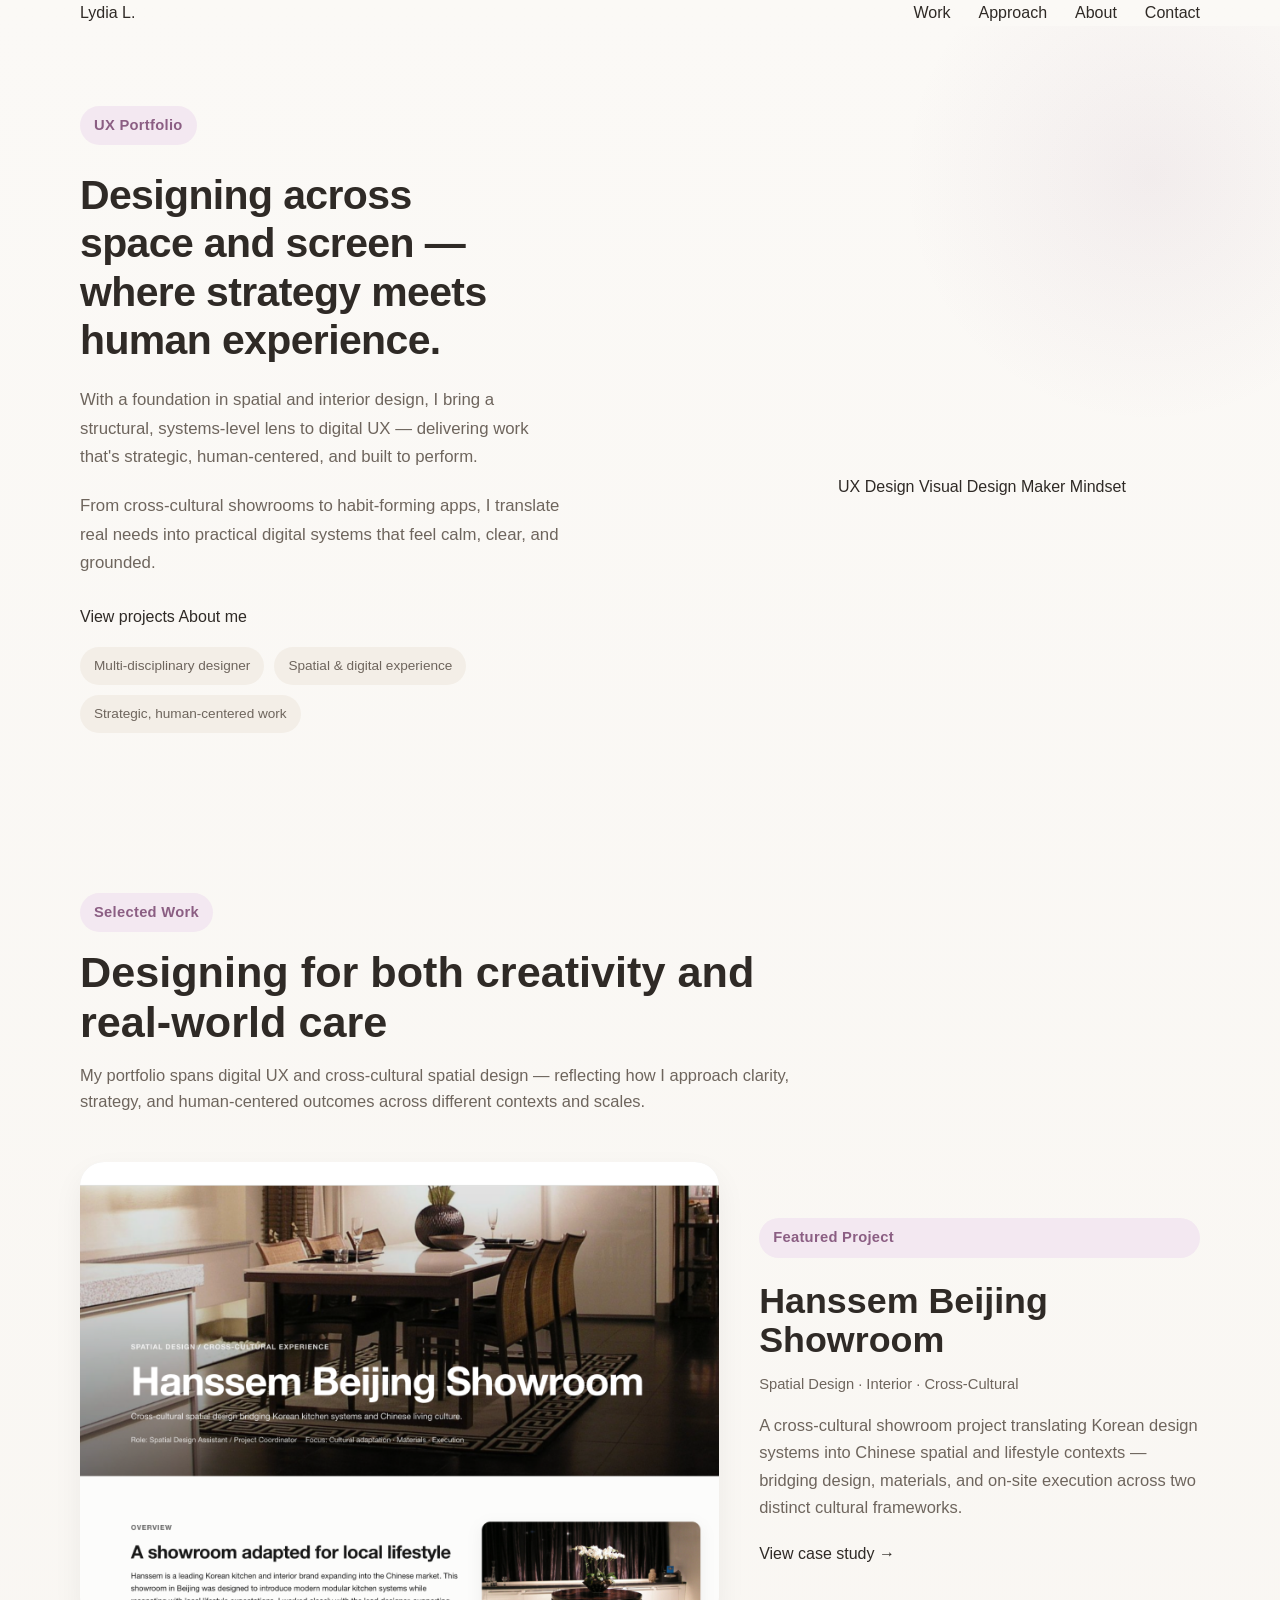
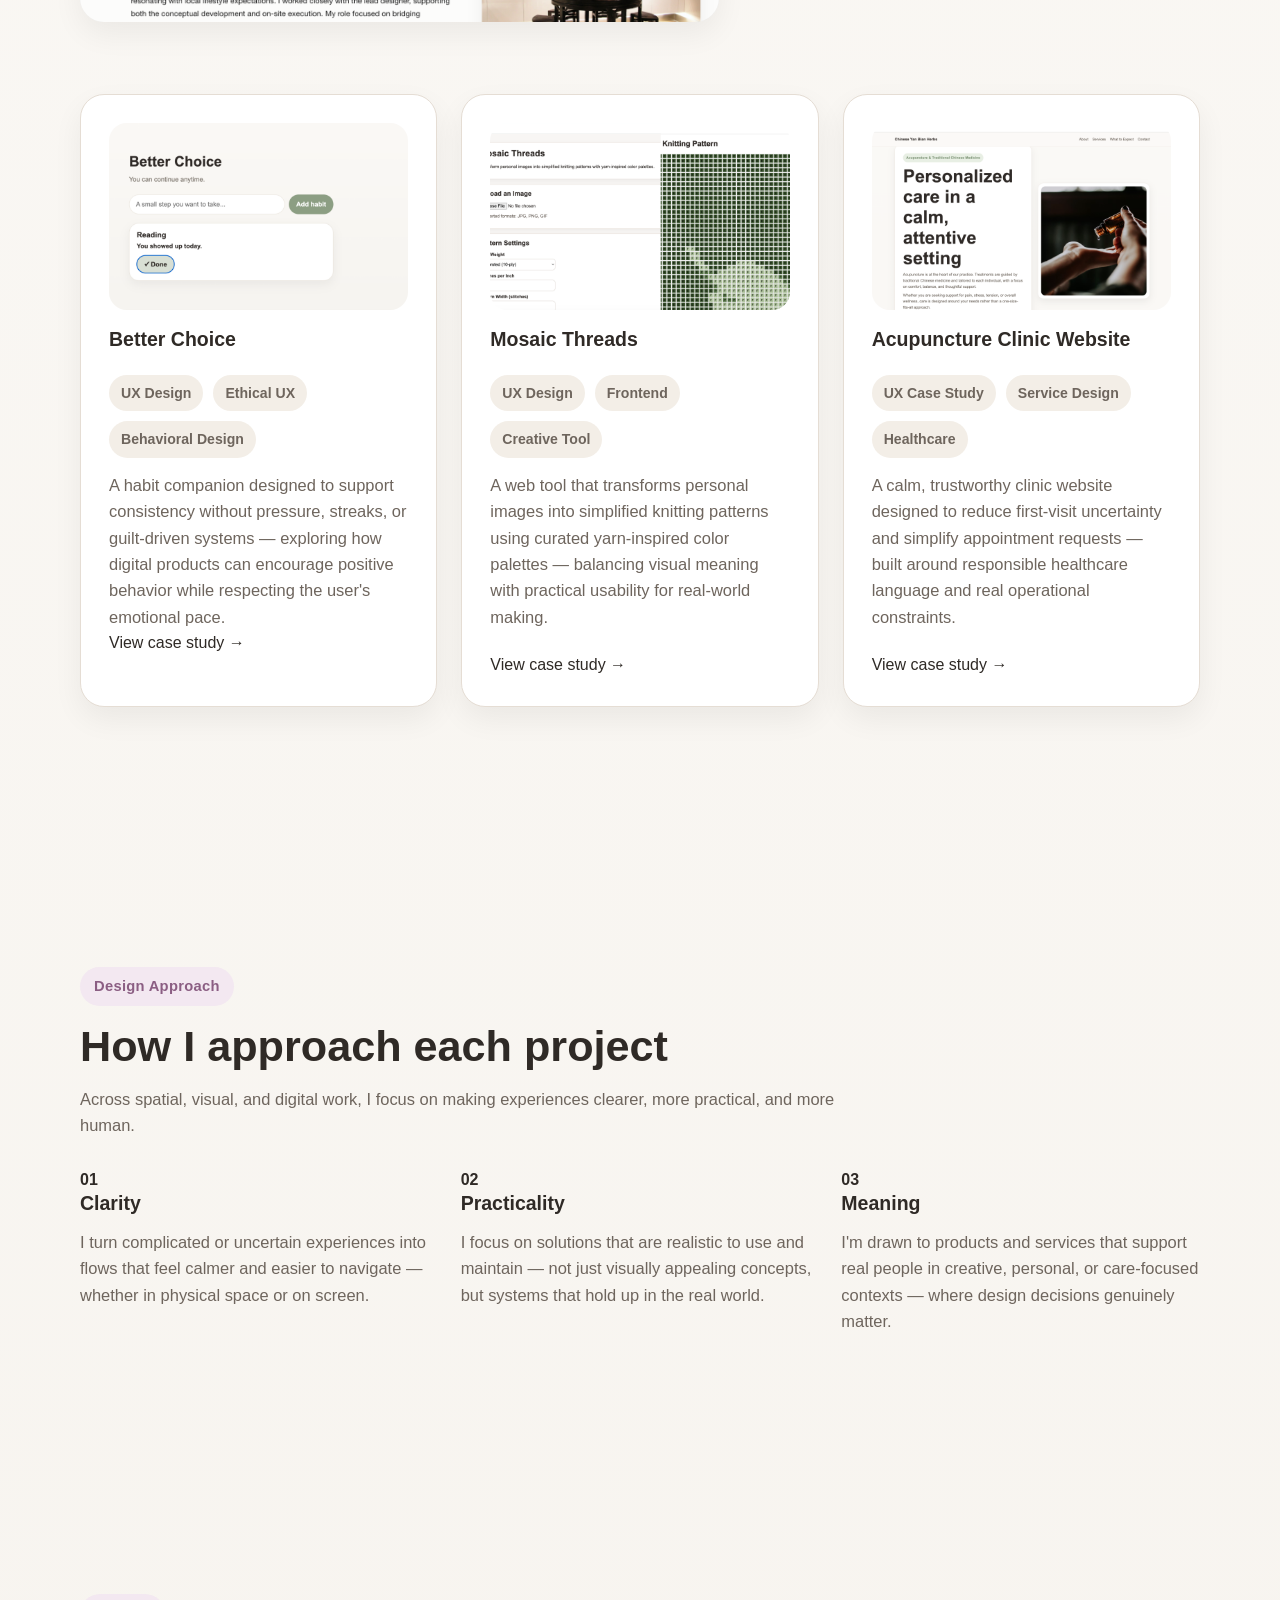
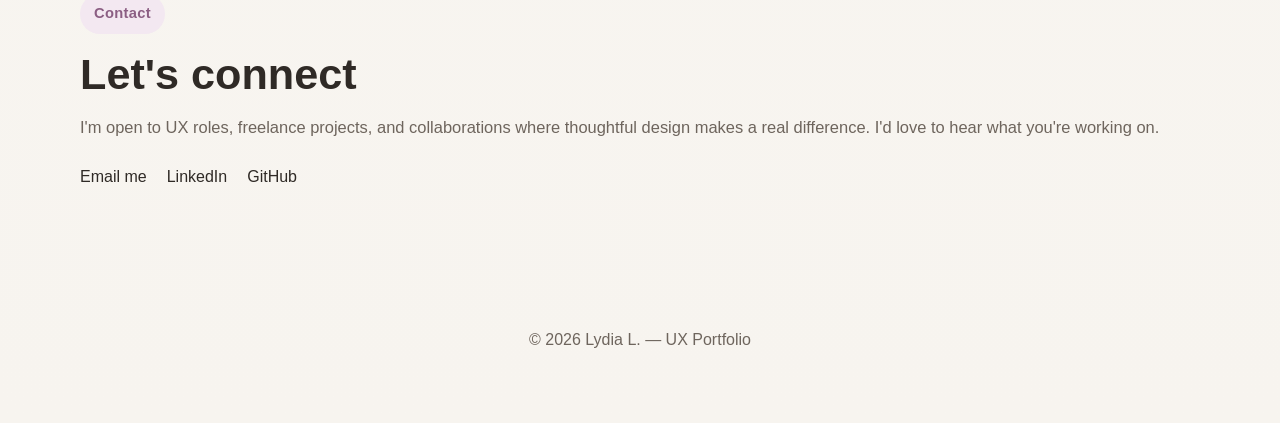
==== index.html @ 0b9df7da "Revise design approach section in index.html Updated section header and added description for design" ====
<!DOCTYPE html>
<html lang="en">
<head>
  <meta charset="UTF-8" />
  <meta name="viewport" content="width=device-width, initial-scale=1.0" />
  <title>Lydia L. — UX Portfolio</title>
  <link rel="stylesheet" href="assets/css/style.css">
</head>
<body>
  <div class="nav-wrap">
    <div class="container">
      <nav class="nav">
        <div class="brand">Lydia L.</div>
        <div class="nav-links">
          <a href="#work">Work</a>
          <a href="#approach">Approach</a>
          <a href="about.html">About</a>
          <a href="#contact">Contact</a>
        </div>
      </nav>
    </div>
  </div>

  <header class="hero">
    <div class="container hero-grid">
      <div class="hero-copy">
        <div class="eyebrow">UX Portfolio</div>
        <h1>Designing across space and screen — where strategy meets human experience.</h1>
        <p>
          With a foundation in spatial and interior design, I bring a structural, systems-level lens to digital UX — delivering work that's strategic, human-centered, and built to perform.
        </p>
        <p>
          From cross-cultural showrooms to habit-forming apps, I translate real needs into practical digital systems that feel calm, clear, and grounded.
        </p>
        <div class="hero-actions">
          <a class="btn btn-primary" href="#work">View projects</a>
          <a class="btn btn-secondary" href="#about">About me</a>
        </div>
        <div class="hero-note">
          <div class="hero-pill">Multi-disciplinary designer</div>
          <div class="hero-pill">Spatial & digital experience</div>
          <div class="hero-pill">Strategic, human-centered work</div>
        </div>
      </div>

     <div class="hero-visual">
      <div class="image-card">
        <video autoplay muted loop playsinline>
          <source src="assets/videos/hero.mp4" type="video/mp4">
        </video>

        <span class="float-tag tag-ux">UX Design</span>
        <span class="float-tag tag-visual">Visual Design</span>
        <span class="float-tag tag-maker">Maker Mindset</span>
      </div>
  </div>
</div>
    </div>
  </header>

  <main>
    <section class="section" id="work">
      <div class="container">
        <div class="section-header">
          <div class="eyebrow">Selected Work</div>
          <h2>Designing for both creativity and real-world care</h2>
          <p>
            My portfolio spans digital UX and cross-cultural spatial design —
            reflecting how I approach clarity, strategy, and human-centered outcomes
            across different contexts and scales.
          </p>
        </div>

        <section class="featured-project">
          <div class="featured-project__media">
            <img
              src="assets/images/hanssem-preview.png"
              alt="Preview of Hanssem Beijing Showroom case study"
            />
          </div>

          <div class="featured-project__content">
            <p class="eyebrow">Featured Project</p>
            <h3>Hanssem Beijing Showroom</h3>
            <p class="project-tags">Spatial Design · Interior · Cross-Cultural</p>
            <p class="project-summary">
              A cross-cultural showroom project translating Korean design systems into
              Chinese spatial and lifestyle contexts — bridging design, materials, and
              on-site execution across two distinct cultural frameworks.
            </p>
            <a
              href="https://flowingcity777.github.io/hanssem-beijing-showroom/"
              class="project-link"
            >
              View case study →
            </a>
          </div>
        </section>

        <div class="grid-2">
          <article class="project-card">
            <img src="assets/images/final.png" alt="Better Choice project preview" />
            <h3>Better Choice</h3>
            <div class="project-meta">
              <span class="tag">UX Design</span>
              <span class="tag">Ethical UX</span>
              <span class="tag">Behavioral Design</span>
            </div>
            <p>
              A habit companion designed to support consistency without pressure, streaks, or guilt-driven systems — exploring how digital products can encourage positive behavior while respecting the user's emotional pace.
            </p>
            <a href="https://flowingcity777.github.io/better-choice-case-study/" class="project-link">View case study →</a>
          </article>

          <article class="project-card">
            <img src="assets/images/pattern.png" alt="Mosaic Threads project preview" />
            <h3>Mosaic Threads</h3>
            <div class="project-meta">
              <span class="tag">UX Design</span>
              <span class="tag">Frontend</span>
              <span class="tag">Creative Tool</span>
            </div>
            <p>
              A web tool that transforms personal images into simplified knitting patterns using curated yarn-inspired color palettes — balancing visual meaning with practical usability for real-world making.
            </p>
            <div class="project-actions">
              <a href="https://flowingcity777.github.io/Mosaic-Threads-Portfolio-Page/" class="project-link">View case study →</a>
            </div>
          </article>

          <article class="project-card">
            <img src="assets/images/Homepage.png" alt="Acupuncture clinic website preview" />
            <h3>Acupuncture Clinic Website</h3>
            <div class="project-meta">
              <span class="tag">UX Case Study</span>
              <span class="tag">Service Design</span>
              <span class="tag">Healthcare</span>
            </div>
            <p>
              A calm, trustworthy clinic website designed to reduce first-visit uncertainty and simplify appointment requests — built around responsible healthcare language and real operational constraints.
            </p>
            <div class="project-actions">
              <a href="https://flowingcity777.github.io/acupuncture-clinic-case-study/" class="project-link">View case study →</a>
            </div>
          </article>
        </div>
      </div>
    </section>

    <section class="section" id="approach">
      <div class="container">
        <div class="section-header">
          <div class="eyebrow">Design Approach</div>
            <h2>How I approach each project</h2>
            <p>
            Across spatial, visual, and digital work, I focus on making experiences clearer, more practical, and more human.
            </p>
          </div>

        <div class="grid-3">
          <div class="feature-card">
            <strong>01</strong>
            <h3>Clarity</h3>
            <p>I turn complicated or uncertain experiences into flows that feel calmer and easier to navigate — whether in physical space or on screen.</p>
          </div>
          <div class="feature-card">
            <strong>02</strong>
            <h3>Practicality</h3>
            <p>I focus on solutions that are realistic to use and maintain — not just visually appealing concepts, but systems that hold up in the real world.</p>
          </div>
          <div class="feature-card">
            <strong>03</strong>
            <h3>Meaning</h3>
            <p>I'm drawn to products and services that support real people in creative, personal, or care-focused contexts — where design decisions genuinely matter.</p>
          </div>
        </div>
      </div>
    </section>

    <section class="section" id="contact">
      <div class="container">
        <div class="cta-card">
          <div class="eyebrow">Contact</div>
          <h2>Let's connect</h2>
          <p>
            I'm open to UX roles, freelance projects, and collaborations where thoughtful design makes a real difference. I'd love to hear what you're working on.
          </p>
          <div class="contact-links">
            <a class="btn btn-primary" href="mailto:flowingcity777@outlook.com">Email me</a>
            <a class="btn btn-secondary" href="https://www.linkedin.com/in/lydia-l-211bb3402" target="_blank" rel="noreferrer">LinkedIn</a>
            <a class="btn btn-secondary" href="https://github.com/flowingcity777" target="_blank" rel="noreferrer">GitHub</a>
          </div>
        </div>
      </div>
    </section>
  </main>

  <footer>
    <div class="container">
      © 2026 Lydia L. — UX Portfolio
    </div>
  </footer>
</body>
</html>
---- assets/css/style.css ----
:root {
  --bg: #f7f4ef;
  --surface: #ffffff;
  --surface-soft: #f3eee7;
  --text: #2f2a26;
  --muted: #6e655d;
  --border: #e5ddd4;
  --accent: #8b5e83;
  --accent-soft: #f3e8f1;
  --shadow: 0 12px 30px rgba(0, 0, 0, 0.06);
  --shadow-soft: 0 6px 18px rgba(0, 0, 0, 0.04);
  --radius-lg: 24px;
  --radius-md: 18px;
  --max-width: 1120px;
}

* {
  box-sizing: border-box;
}

html {
  scroll-behavior: smooth;
}

body {
  margin: 0;
  font-family: Arial, Helvetica, sans-serif;
  color: var(--text);
  background: linear-gradient(180deg, #fbf9f6 0%, var(--bg) 100%);
  line-height: 1.6;
}

img {
  display: block;
  max-width: 100%;
  border-radius: var(--radius-md);
}

.image-card {
  overflow: hidden;
}

/* HERO IMAGE ANIMATION */
.hero-visual img {
  animation: heroFloat 7s ease-in-out infinite alternate;
  animation-delay: 0.3s;
  transition: transform 0.6s ease;
  max-width: 90%;
}

.hero-visual video {
  width: 100%;
  max-width: 90%;
  border-radius: var(--radius-md);
  display: block;

  /* keep your animation feel */
  animation: heroFloat 7s ease-in-out infinite alternate;
  animation-delay: 0.3s;
  transition: transform 0.6s ease;
  transform: scale(1.08);
}

.hero-visual:hover video {
  animation-play-state: paused;
  transform: translateY(-10px) scale(1.045);
}

@keyframes heroFloat {
  0% {
    transform: translateY(0px) scale(1);
  }
  100% {
    transform: translateY(-16px) scale(1.035);
  }
}

.hero-copy {
  animation: fadeUp 1.2s ease forwards;
}

.hero-visual {
  animation: fadeIn 1.6s ease forwards;
  cursor: pointer;
  display: flex;
  justify-content: center;
}

@keyframes fadeUp {
  from {
    opacity: 0;
    transform: translateY(18px);
  }
  to {
    opacity: 1;
    transform: translateY(0);
  }
}

@keyframes fadeIn {
  from {
    opacity: 0;
    transform: scale(0.98);
  }
  to {
    opacity: 1;
    transform: scale(1);
  }
}

a {
  color: inherit;
  text-decoration: none;
}

.container {
  width: min(var(--max-width), 92%);
  margin: 0 auto;
}

.section {
  padding: 100px 0;
}

.section + .section {
  margin-top: 40px;
}

#work {
  margin-bottom: 60px;
}

#approach {
  margin-bottom: 60px;
}

.eyebrow {
  display: inline-block;
  padding: 8px 14px;
  border-radius: 999px;
  background: var(--accent-soft);
  color: var(--accent);
  font-size: 0.92rem;
  font-weight: 700;
  letter-spacing: 0.02em;
  margin-bottom: 16px;
}

header {
  padding: 20px 0;
}

.nav {
  display: flex;
  justify-content: space-between;
  align-items: center;
}

.site-title {
  font-size: 1.4rem;
}

.nav-links {
  display: flex;
  gap: 28px;   /* increase spacing between links */
}

.hero {
  padding: 80px 0 60px;
  position: relative;
  overflow: hidden;
}

/* soft ambient gradient glow */
.hero::after {
  content: "";
  position: absolute;
  width: 500px;
  height: 500px;
  background: radial-gradient(circle, rgba(139, 94, 131, 0.08) 0%, transparent 70%);
  top: -100px;
  right: -120px;
  z-index: 0;
  animation: glowMove 14s ease-in-out infinite alternate;
}

@keyframes glowMove {
  from {
    transform: translateY(0px);
  }
  to {
    transform: translateY(20px);
  }
}

/* ensure content stays above */
.hero-grid {
  display: grid;
  grid-template-columns: 1.2fr 0.8fr; /* shift balance */
  align-items: center;
  gap: 60px; /* more breathing room */
  position: relative;
  z-index: 1;
}

h1,
h2,
h3 {
  margin: 0 0 14px;
  line-height: 1.15;
}

h1 {
  font-size: clamp(2.4rem, 3.2vw, 3rem);
  line-height: 1.18;
  margin-bottom: 22px;
  letter-spacing: -0.015em;
  max-width: 18ch;
}

h2 {
  font-size: clamp(1.8rem, 4vw, 2.7rem);
}

h3 {
  font-size: 1.22rem;
}

.hero p {
  font-size: 1.05rem;
  max-width: 52ch;
  margin-bottom: 20px;
  line-height: 1.7;
}

.hero-copy > * + * {
  margin-top: 10px;
}

.hero-actions {
  margin-top: 26px;
}

p {
  margin: 0;
  color: var(--muted);
  font-size: 1.03rem;
}

.section-header {
  max-width: 760px;
  margin-bottom: 28px;
}

/* Featured Hanssem project */
.featured-project {
  display: grid;
  grid-template-columns: minmax(0, 1.45fr) minmax(320px, 1fr);
  gap: 2.5rem;
  align-items: stretch;
  margin: 3rem 0 4.5rem;
}

.featured-project__media {
  min-height: 460px;
  border-radius: var(--radius-lg);
  overflow: hidden;
  background: #e9e9e9;
  box-shadow: var(--shadow);
}

.featured-project__media img {
  width: 100%;
  height: 100%;
  object-fit: cover;
  border-radius: 0;
}

.featured-project__content {
  display: flex;
  flex-direction: column;
  justify-content: center;
  padding: 0.5rem 0;
}

.featured-project__content h3 {
  margin: 0.5rem 0 0.75rem;
  font-size: clamp(1.9rem, 2.8vw, 2.6rem);
  line-height: 1.1;
}

.project-tags {
  margin: 0 0 1rem;
  font-size: 0.92rem;
  color: var(--muted);
}

.project-summary {
  max-width: 52ch;
  margin-bottom: 1.25rem;
  line-height: 1.65;
}

/* Secondary project cards */
.projects-grid {
  display: grid;
  grid-template-columns: repeat(3, minmax(0, 1fr));
  gap: 1.75rem;
}

.project-card {
  display: flex;
  flex-direction: column;
  padding: 28px;
  background: var(--surface);
  border: 1px solid var(--border);
  border-radius: var(--radius-lg);
  box-shadow: var(--shadow);
  transition: transform 0.2s ease, box-shadow 0.2s ease;
}

.project-card:hover {
  transform: translateY(-4px);
  box-shadow: 0 12px 28px rgba(0, 0, 0, 0.08);
}

.project-card img {
  width: 100%;
  aspect-ratio: 16 / 10;
  object-fit: cover;
  border-radius: var(--radius-md);
  margin-bottom: 18px;
}

.project-card__body h3 {
  margin: 0 0 0.5rem;
  font-size: 1.25rem;
}

.project-card__body .project-tags {
  margin-bottom: 0.85rem;
}

.project-card__body p:last-of-type {
  margin-bottom: 1rem;
}

.project-actions {
  display: flex;
  gap: 14px;
  flex-wrap: wrap;
  margin-top: auto;
  padding-top: 22px;
}

/* Supporting tags */
.project-meta {
  display: inline-flex;
  gap: 10px;
  flex-wrap: wrap;
  margin: 10px 0 14px;
}

.tag {
  display: inline-block;
  padding: 7px 12px;
  border-radius: 999px;
  background: var(--surface-soft);
  color: var(--muted);
  font-size: 0.88rem;
  font-weight: 700;
}

/* Other layout sections */
.grid-2 {
  display: grid;
  grid-template-columns: repeat(auto-fit, minmax(280px, 1fr));
  gap: 24px;
  margin-top: 32px;
}

.grid-3 {
  display: grid;
  grid-template-columns: repeat(3, 1fr);
  gap: 22px;
}

.about-grid {
  display: grid;
  grid-template-columns: 1fr 1fr;
  gap: 22px;
}

.hero-note {
  display: flex;
  flex-wrap: wrap;
  gap: 10px;
  margin-top: 18px;
  max-width: 520px;
}

.hero-pill {
  padding: 8px 14px;
  background: var(--surface-soft);
  border-radius: 999px;
  font-size: 0.85rem;
  color: var(--muted);
  white-space: nowrap;
}

.contact-links {
  display: flex !important;
  gap: 20px !important;
  flex-wrap: wrap;
  margin-top: 24px;
}

footer {
  padding: 38px 0 70px;
  text-align: center;
  color: var(--muted);
}

/* Responsive */
@media (max-width: 960px) {
  .projects-grid {
    grid-template-columns: 1fr;
  }
}

@media (max-width: 900px) {
  .featured-project {
    grid-template-columns: 1fr;
    gap: 1.5rem;
  }

  .featured-project__media {
    min-height: 320px;
  }

  .grid-2,
  .grid-3,
  .about-grid,
  .hero-note {
    grid-template-columns: 1fr;
  }
}

@media (max-width: 768px) {
  .hero-grid {
    grid-template-columns: 1fr;
    gap: 36px;
    text-align: center;
  }

  .hero-visual video {
  width: min(85vw, 340px);
}
  .hero-visual img {
    width: min(85vw, 340px);
    max-width: 340px;
  }
}
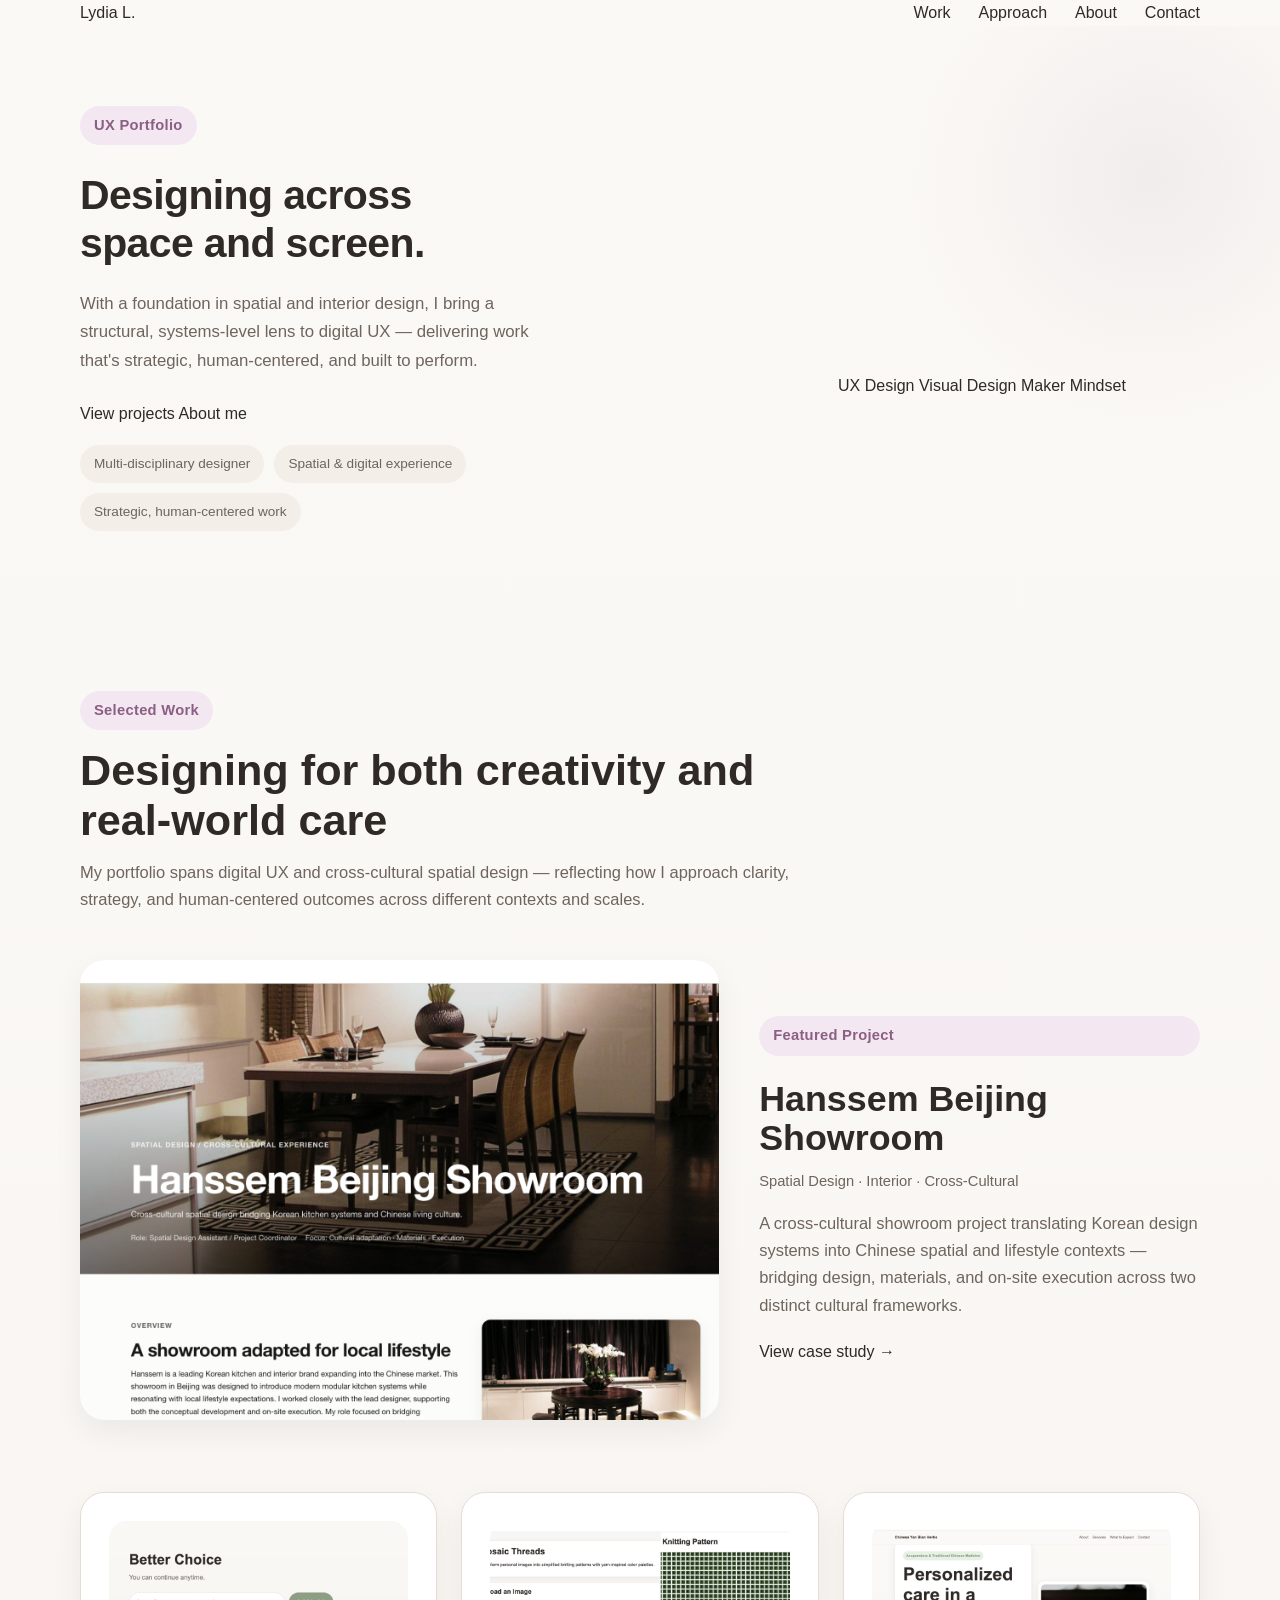
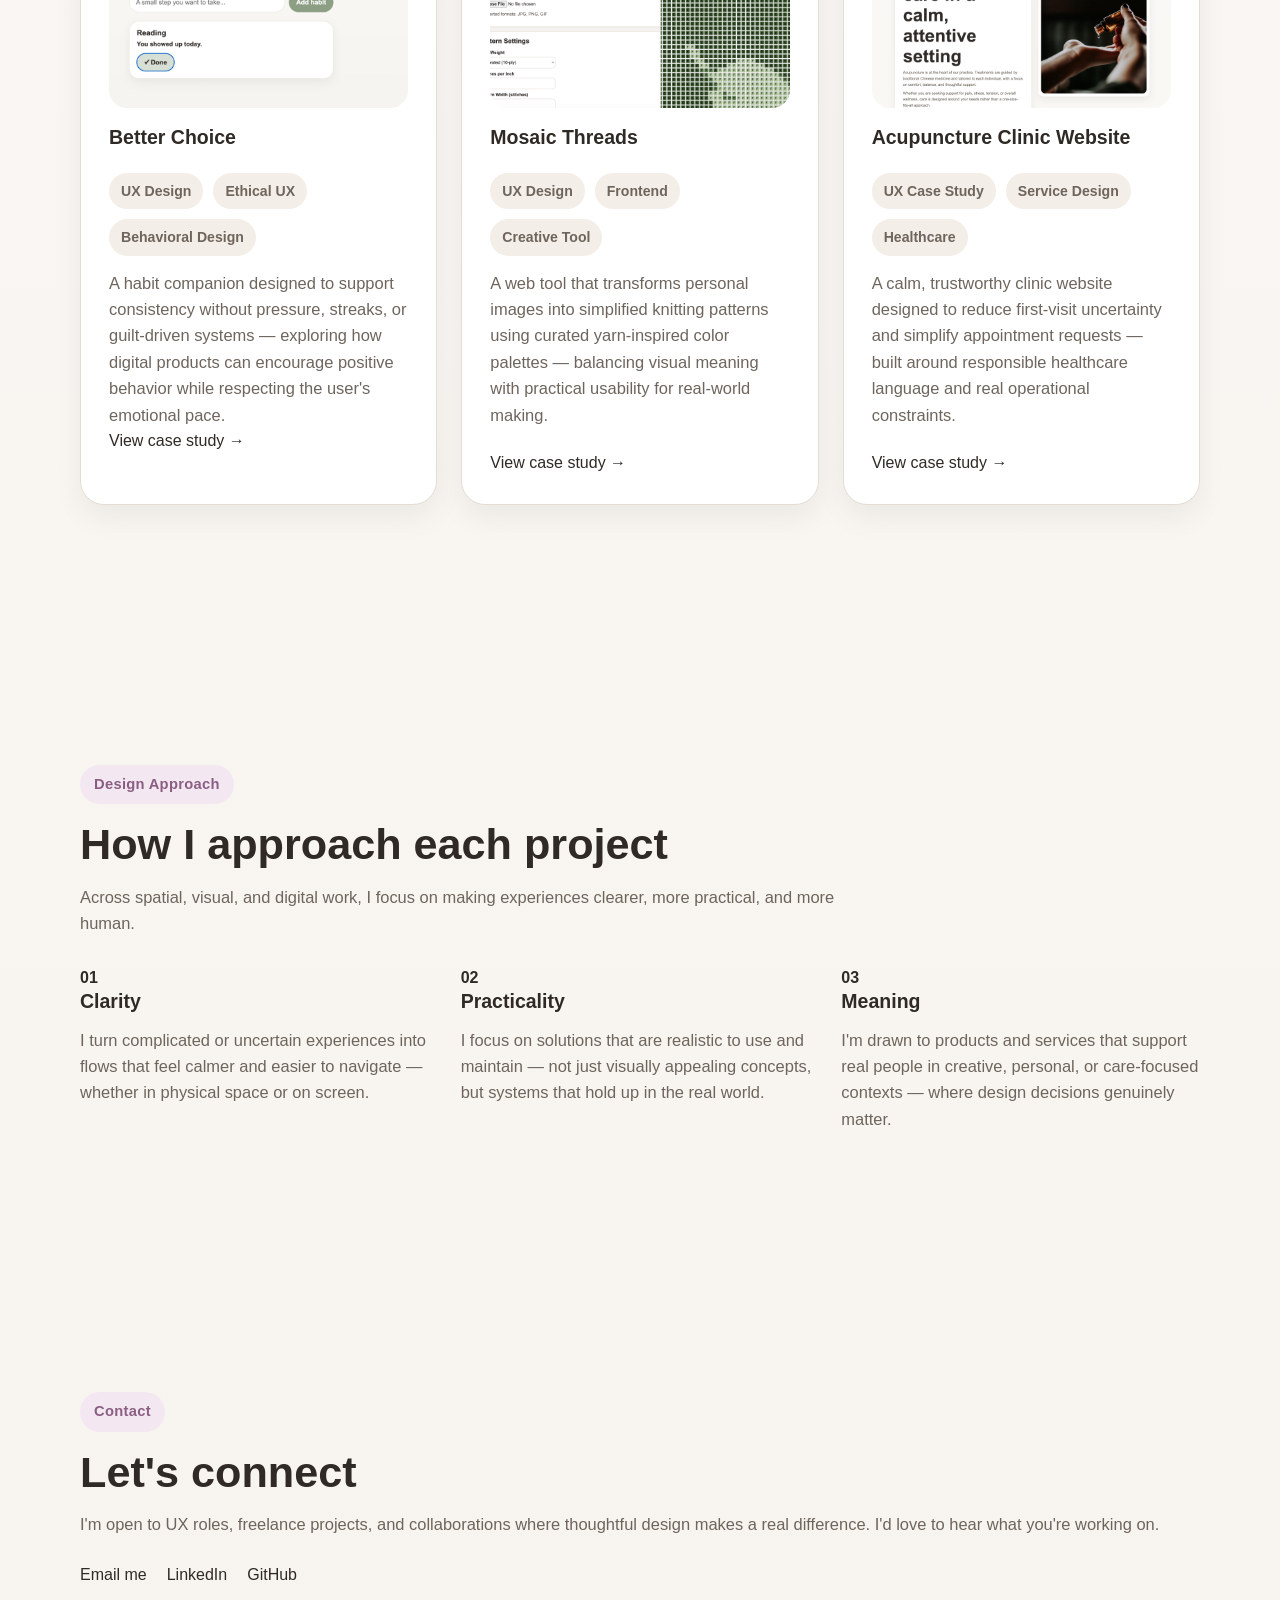
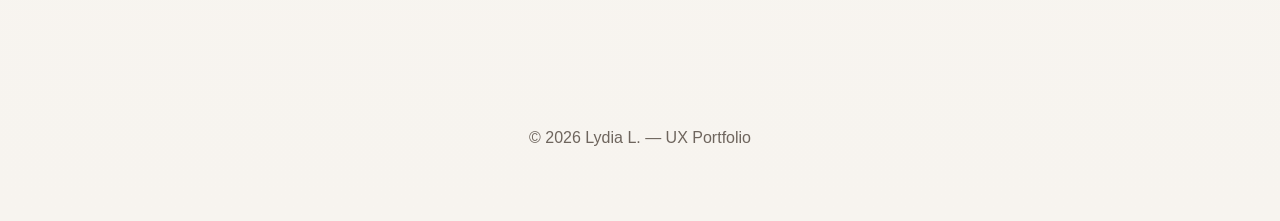
==== commit c2135d71: "Update hero section text in index.html Shortened the main heading and removed an additional paragrap" ====
--- a/index.html
+++ b/index.html
@@ -25,13 +25,11 @@
     <div class="container hero-grid">
       <div class="hero-copy">
         <div class="eyebrow">UX Portfolio</div>
-        <h1>Designing across space and screen — where strategy meets human experience.</h1>
+        <h1>Designing across space and screen.</h1>
         <p>
           With a foundation in spatial and interior design, I bring a structural, systems-level lens to digital UX — delivering work that's strategic, human-centered, and built to perform.
         </p>
-        <p>
-          From cross-cultural showrooms to habit-forming apps, I translate real needs into practical digital systems that feel calm, clear, and grounded.
-        </p>
+        
         <div class="hero-actions">
           <a class="btn btn-primary" href="#work">View projects</a>
           <a class="btn btn-secondary" href="#about">About me</a>
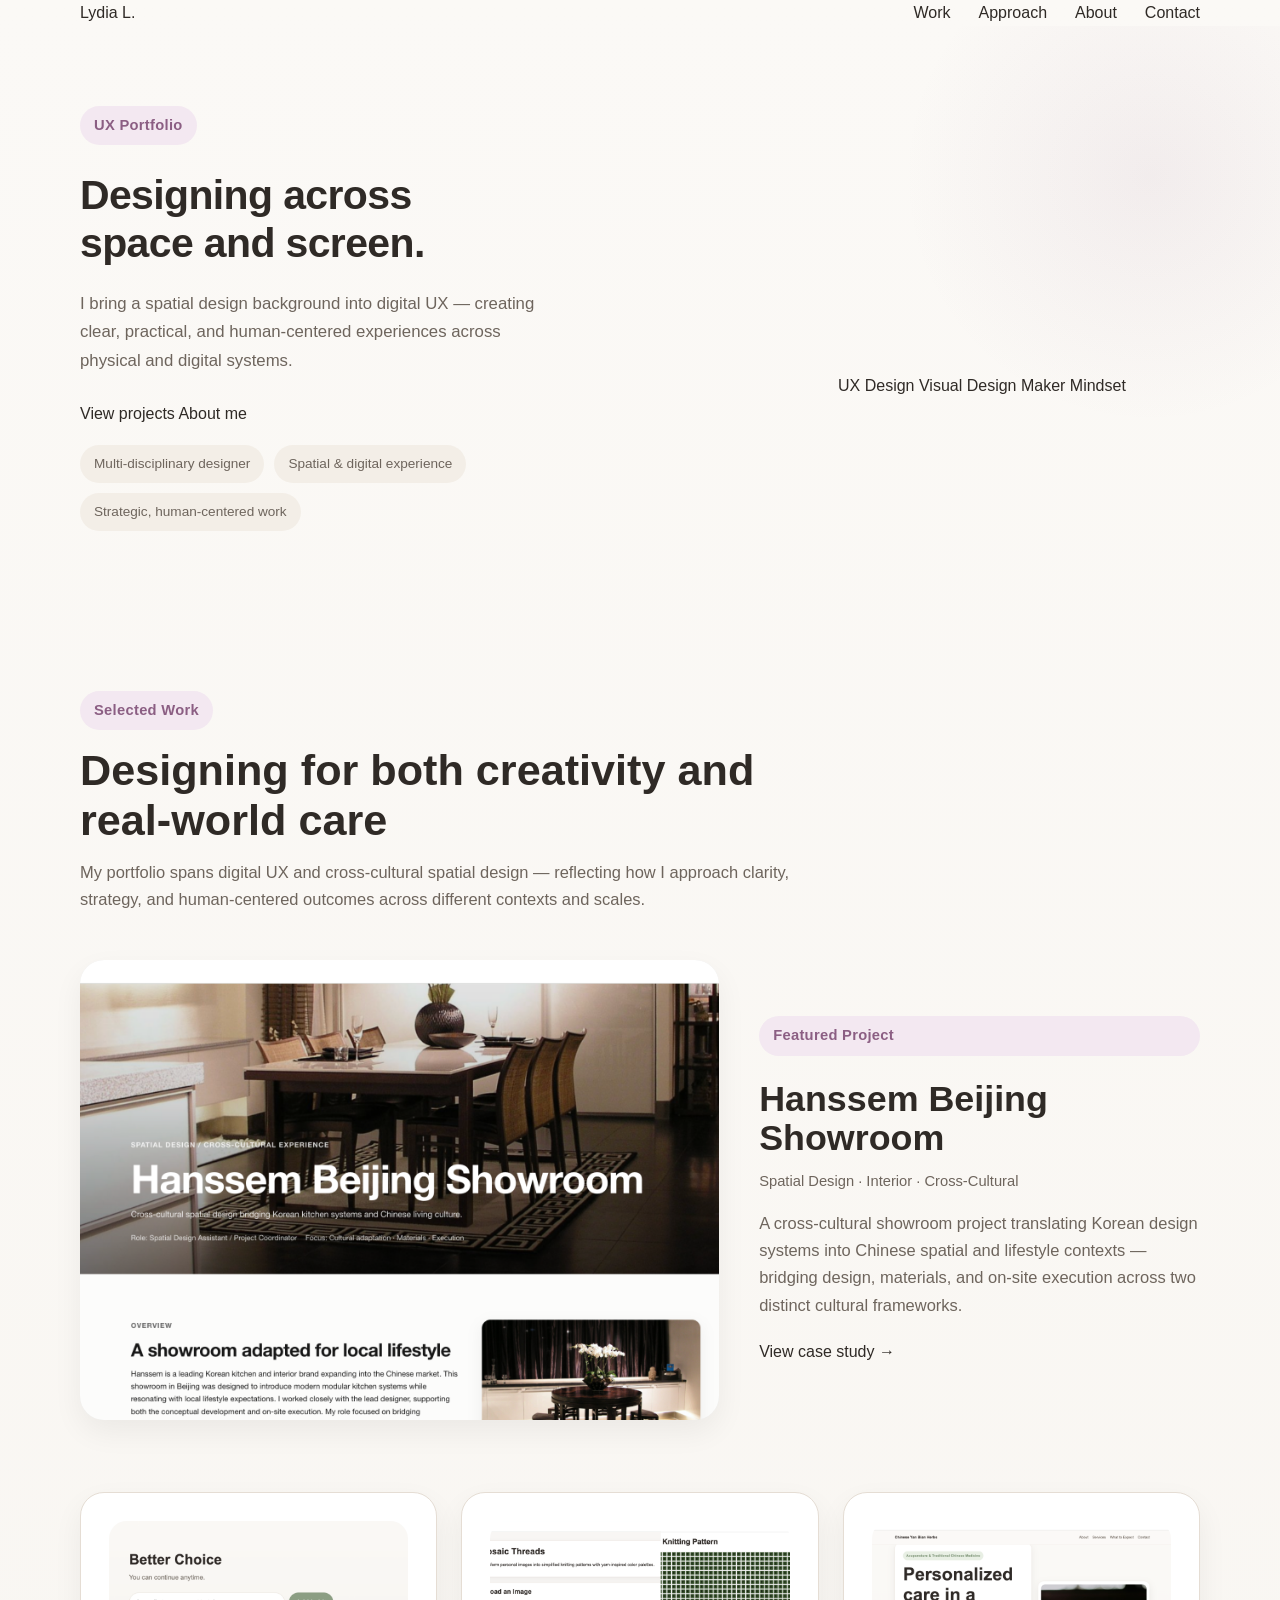
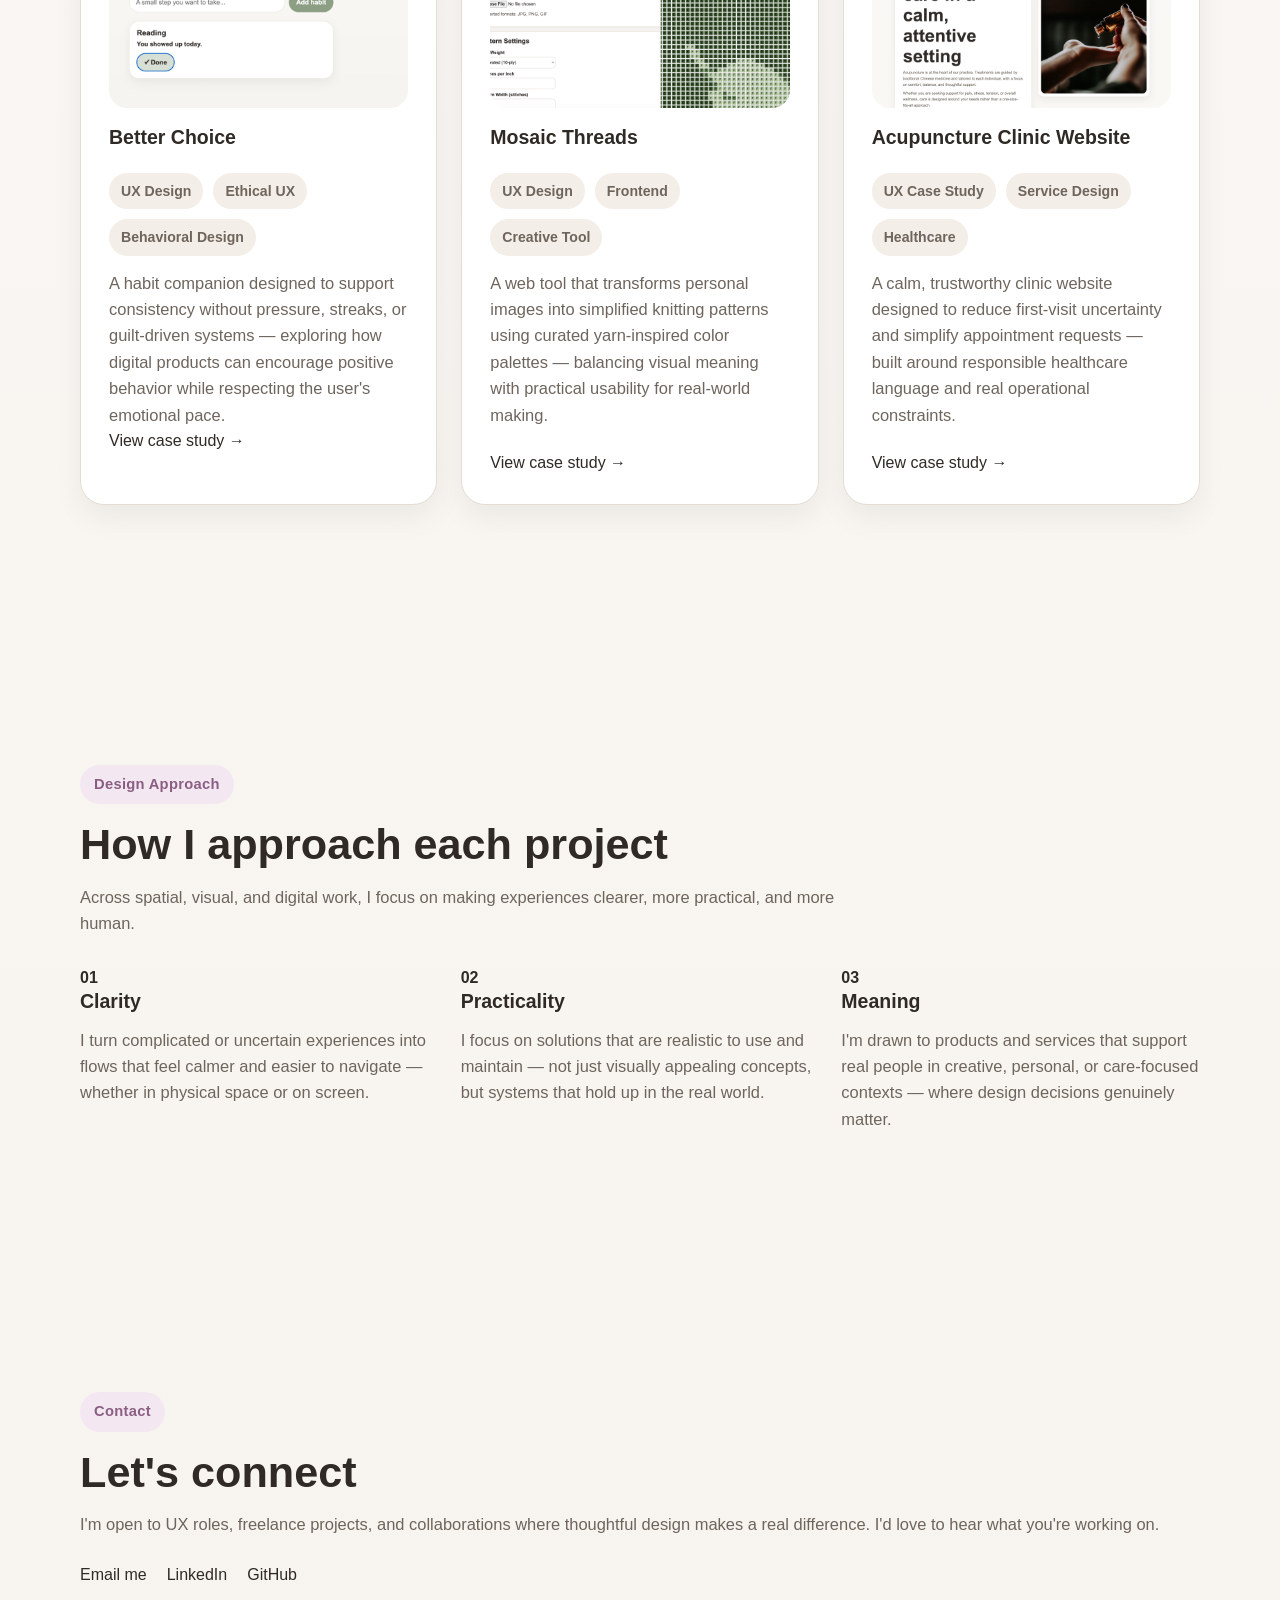
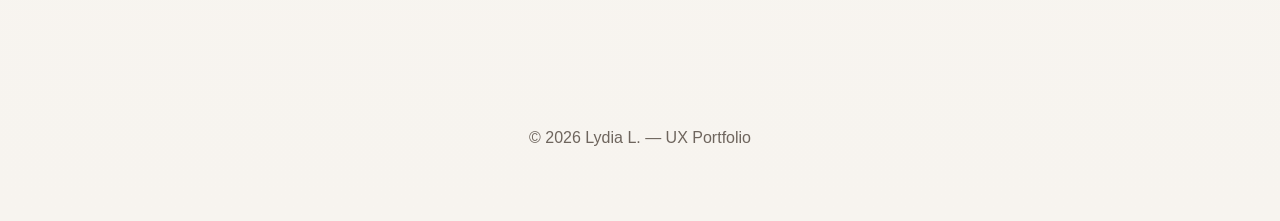
==== commit d6a44843: "Revise portfolio description for clarity and focus" ====
--- a/index.html
+++ b/index.html
@@ -27,7 +27,7 @@
         <div class="eyebrow">UX Portfolio</div>
         <h1>Designing across space and screen.</h1>
         <p>
-          With a foundation in spatial and interior design, I bring a structural, systems-level lens to digital UX — delivering work that's strategic, human-centered, and built to perform.
+          I bring a spatial design background into digital UX — creating clear, practical, and human-centered experiences across physical and digital systems.
         </p>
         
         <div class="hero-actions">
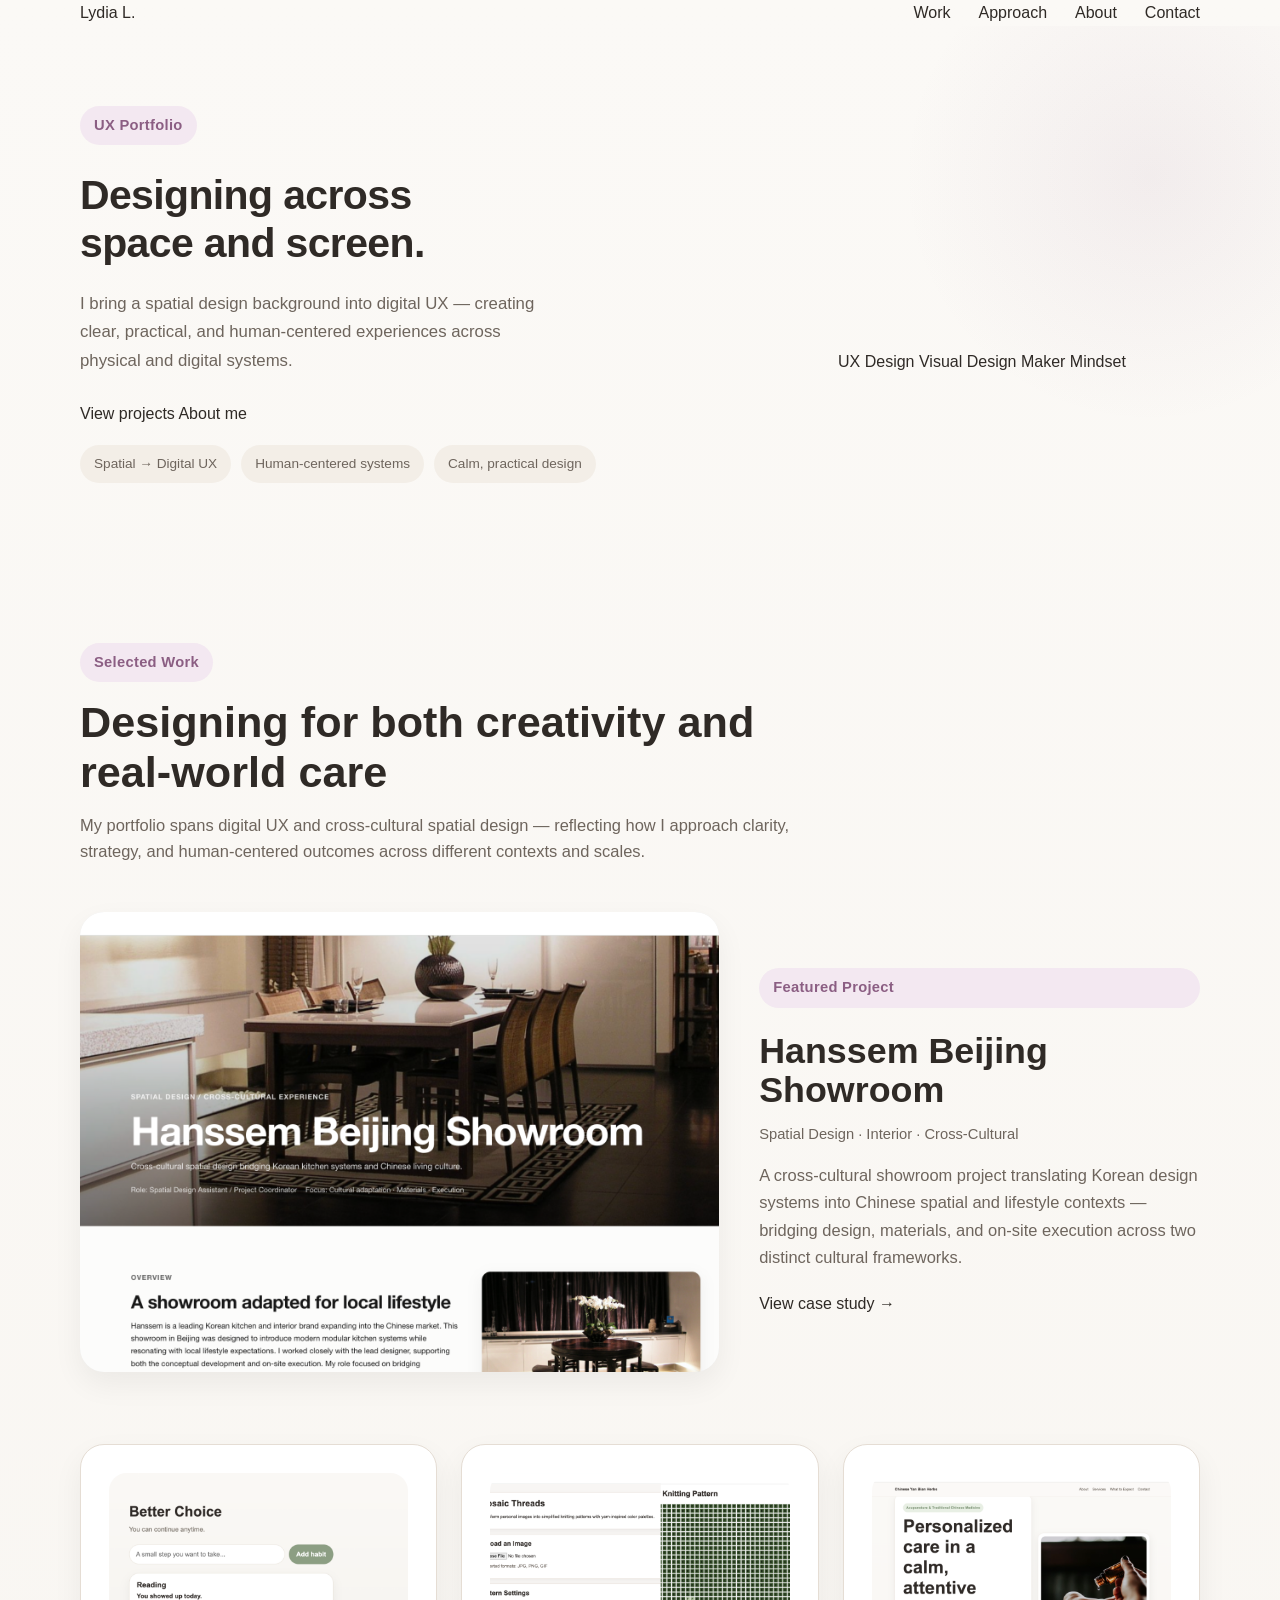
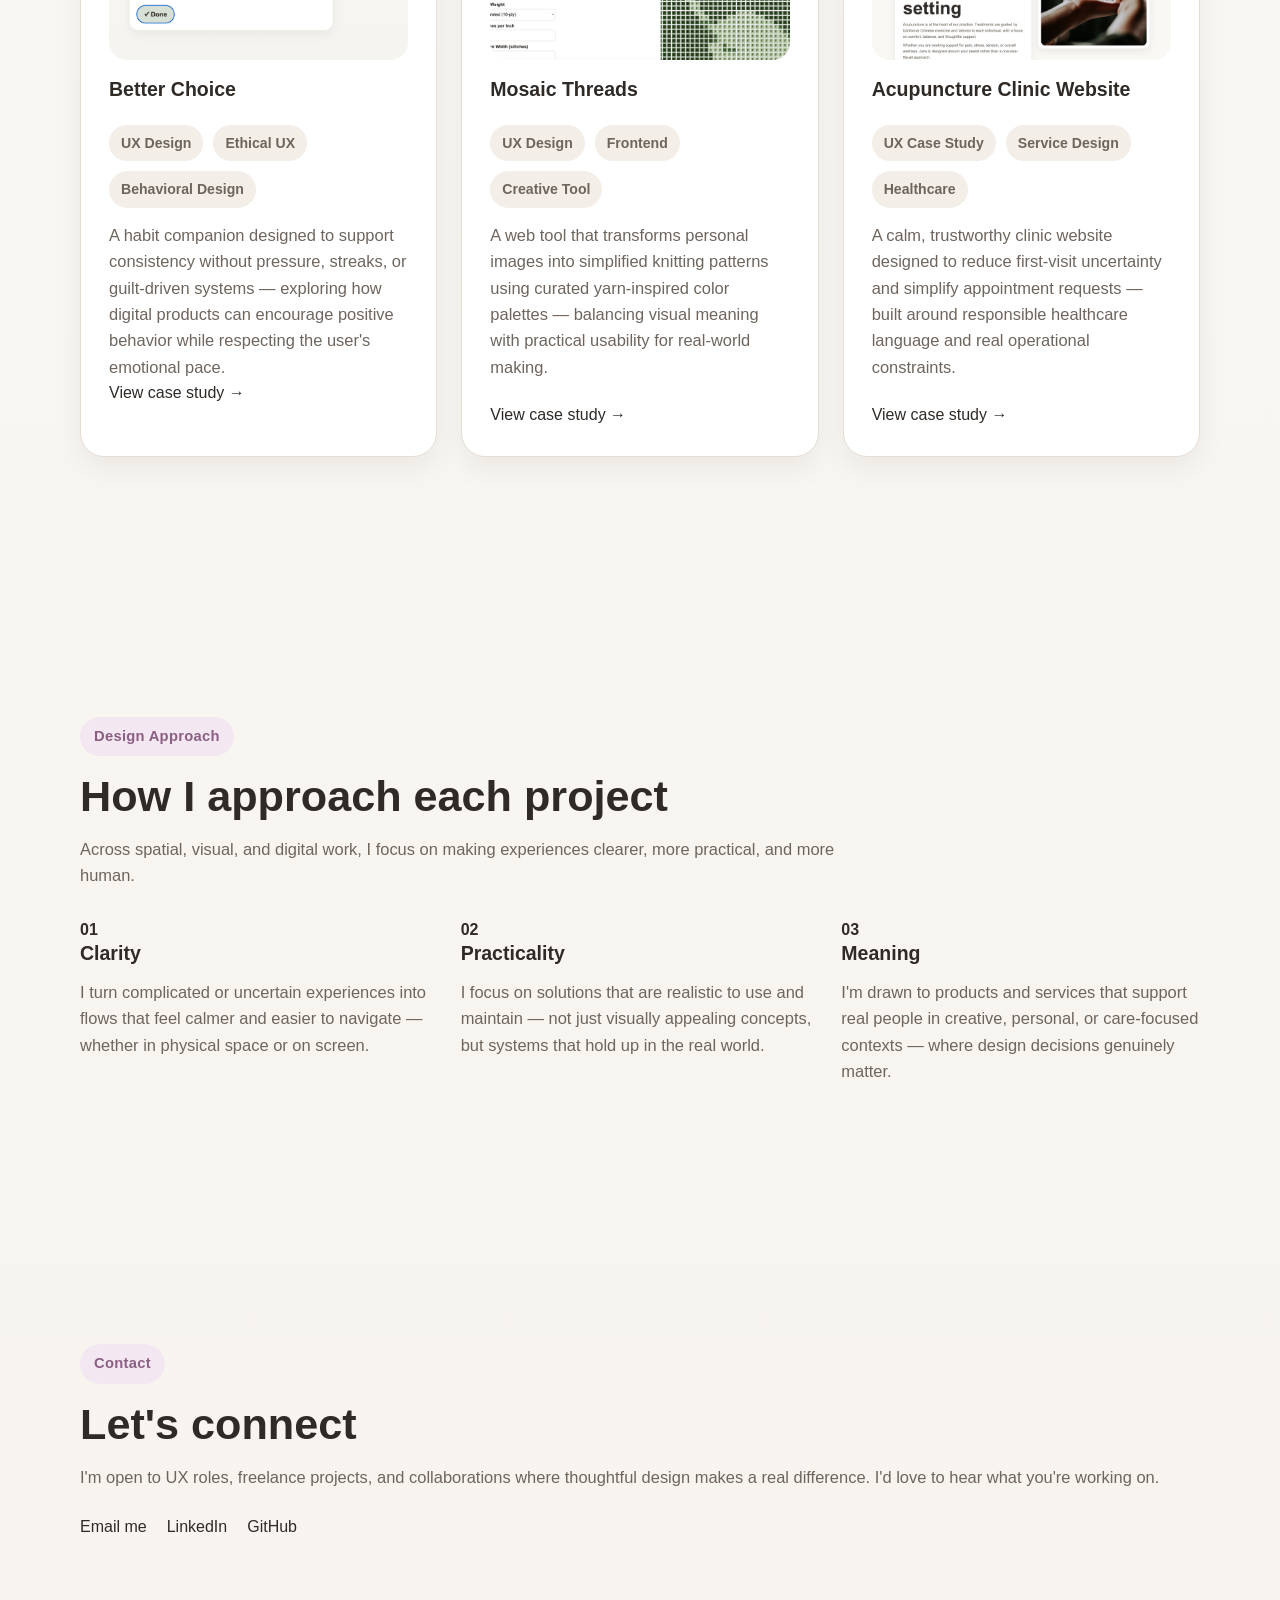
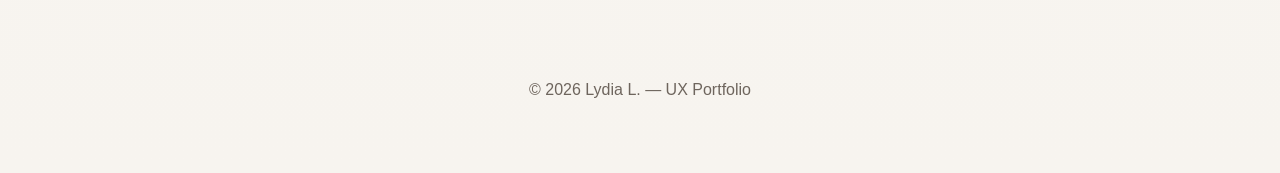
==== commit 9f239bf7: "Update content and links in index.html" ====
--- a/index.html
+++ b/index.html
@@ -28,16 +28,15 @@
         <h1>Designing across space and screen.</h1>
         <p>
           I bring a spatial design background into digital UX — creating clear, practical, and human-centered experiences across physical and digital systems.
-        </p>
-        
+        </p>        
         <div class="hero-actions">
           <a class="btn btn-primary" href="#work">View projects</a>
-          <a class="btn btn-secondary" href="#about">About me</a>
+          <a class="btn btn-secondary" href="about.html">About me</a>
         </div>
         <div class="hero-note">
-          <div class="hero-pill">Multi-disciplinary designer</div>
-          <div class="hero-pill">Spatial & digital experience</div>
-          <div class="hero-pill">Strategic, human-centered work</div>
+          <div class="hero-pill">Spatial → Digital UX</div>
+          <div class="hero-pill">Human-centered systems</div>
+          <div class="hero-pill">Calm, practical design</div>
         </div>
       </div>
 
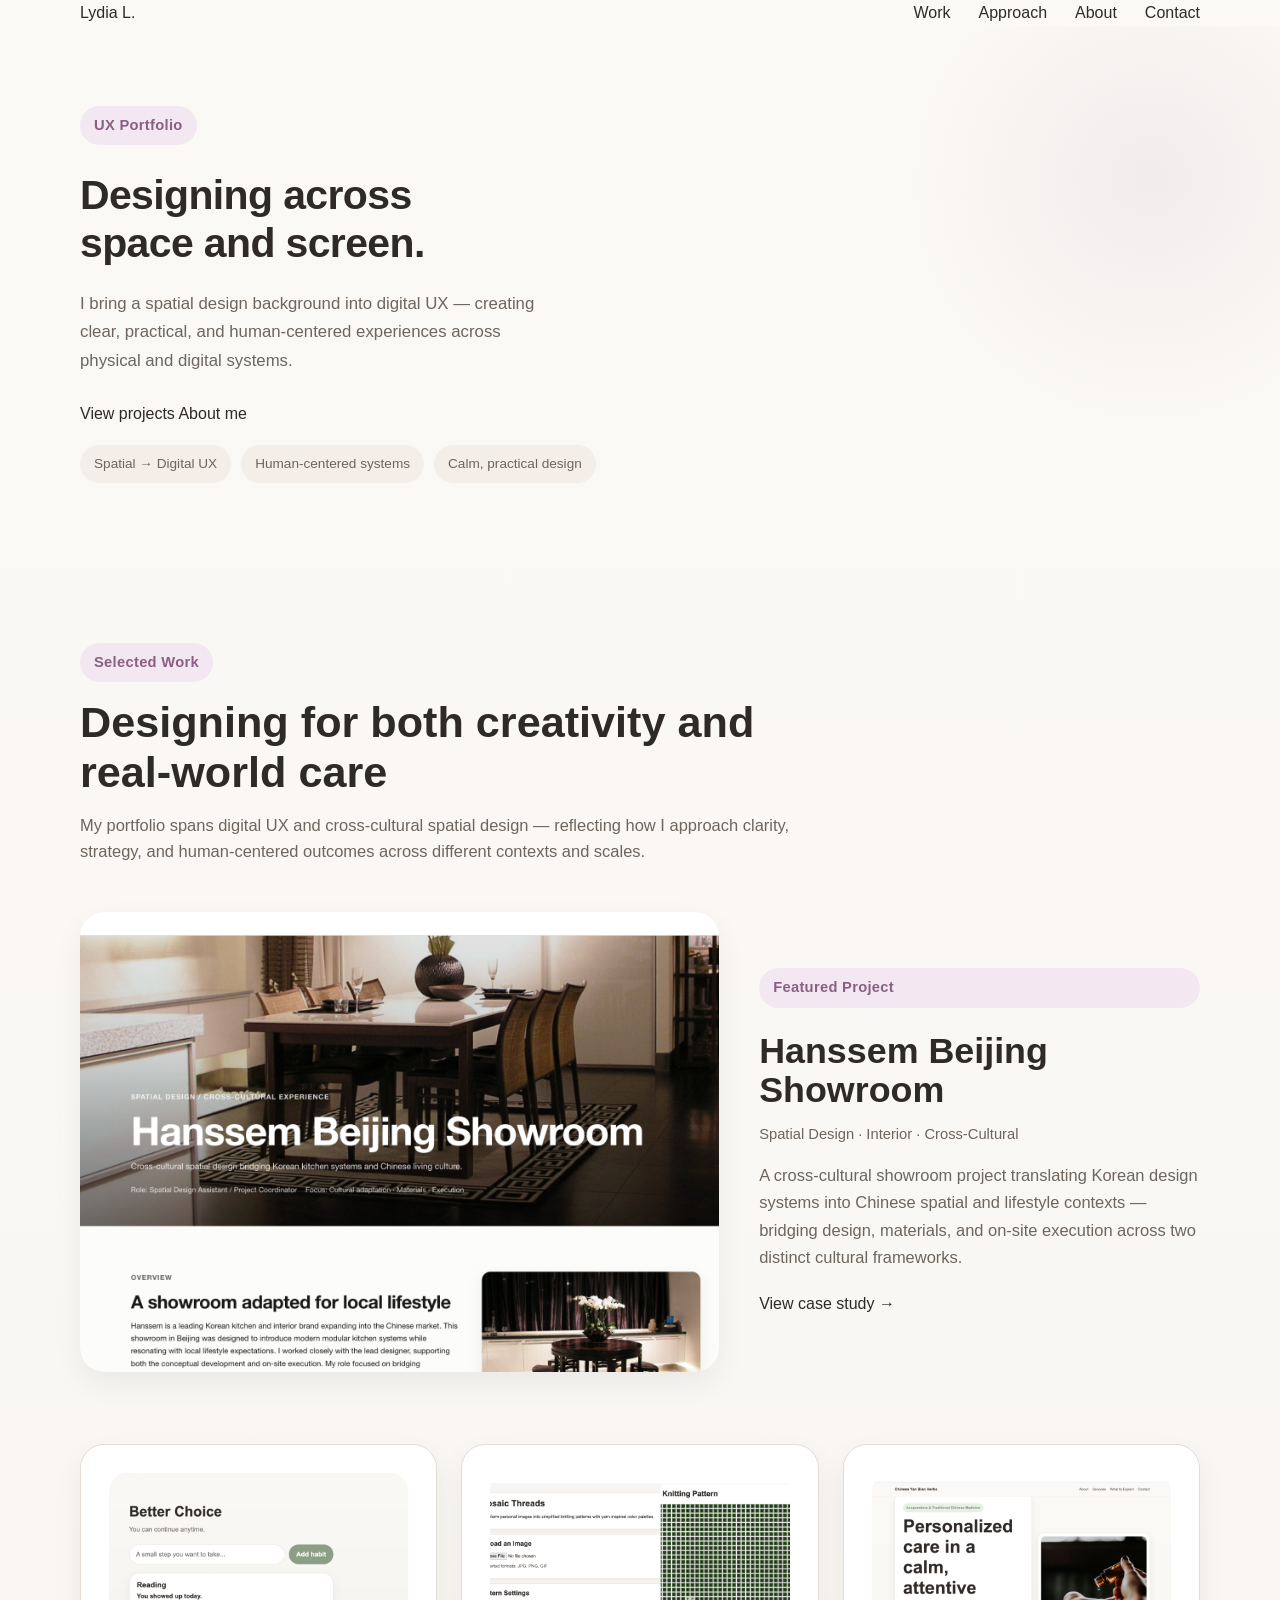
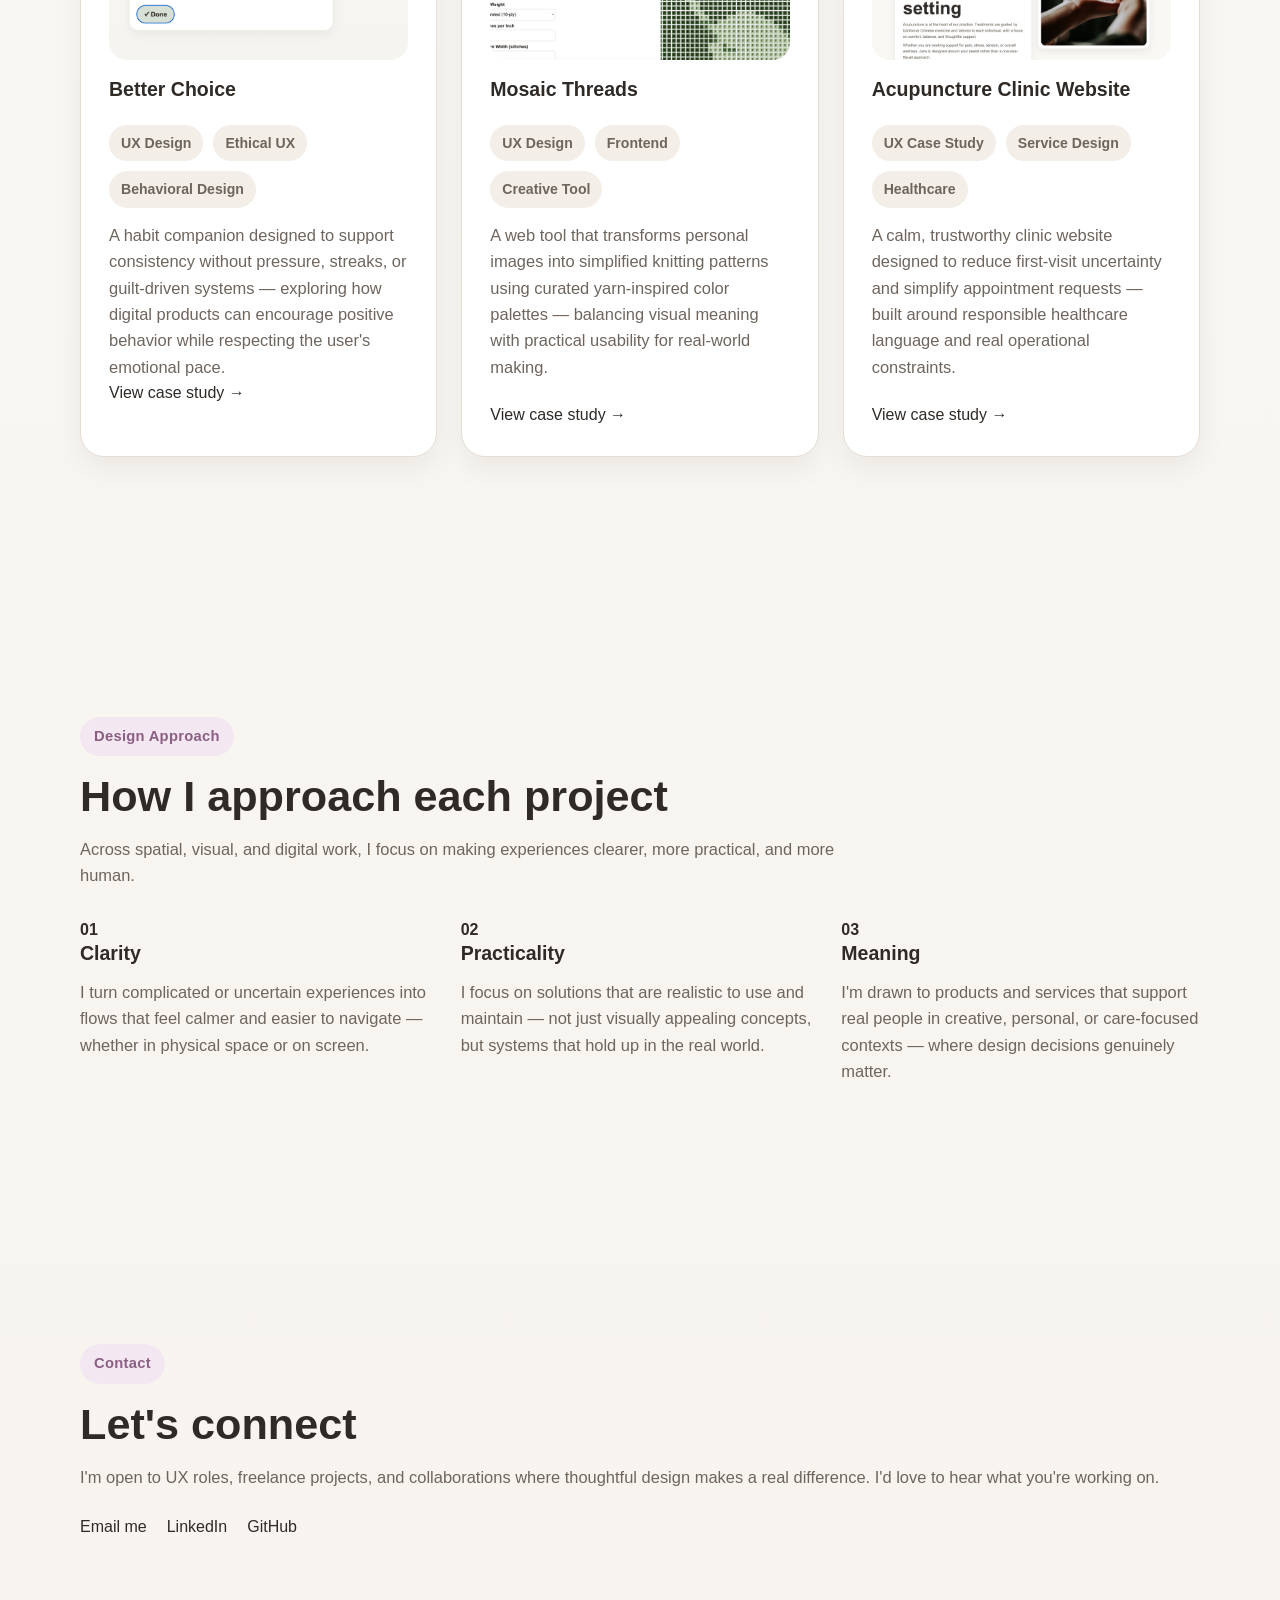
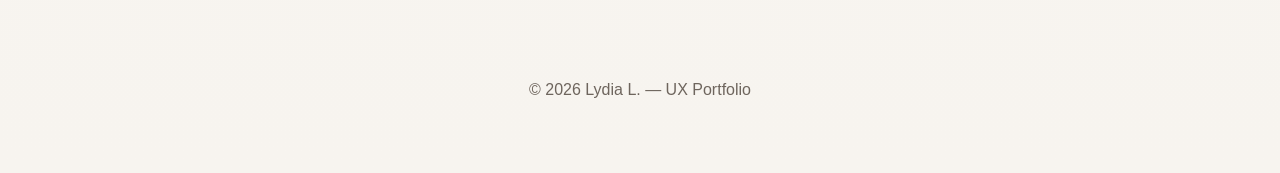
==== commit a396fcbe: "Remove float-tag spans from image card Removed multiple float-tag spans from image card." ====
--- a/index.html
+++ b/index.html
@@ -45,10 +45,6 @@
         <video autoplay muted loop playsinline>
           <source src="assets/videos/hero.mp4" type="video/mp4">
         </video>
-
-        <span class="float-tag tag-ux">UX Design</span>
-        <span class="float-tag tag-visual">Visual Design</span>
-        <span class="float-tag tag-maker">Maker Mindset</span>
       </div>
   </div>
 </div>
--- a/assets/css/style.css
+++ b/assets/css/style.css
@@ -38,6 +38,12 @@
 
 .image-card {
   overflow: hidden;
+  max-height: 520px;
+  height: 100%;
+}
+
+.image-card video {
+  aspect-ratio: 16 / 10;
 }
 
 /* HERO IMAGE ANIMATION */
@@ -77,6 +83,7 @@
 
 .hero-copy {
   animation: fadeUp 1.2s ease forwards;
+  max-width: 580px;
 }
 
 .hero-visual {
@@ -196,7 +203,7 @@
 /* ensure content stays above */
 .hero-grid {
   display: grid;
-  grid-template-columns: 1.2fr 0.8fr; /* shift balance */
+  grid-template-columns: 1.1fr 0.9fr;
   align-items: center;
   gap: 60px; /* more breathing room */
   position: relative;
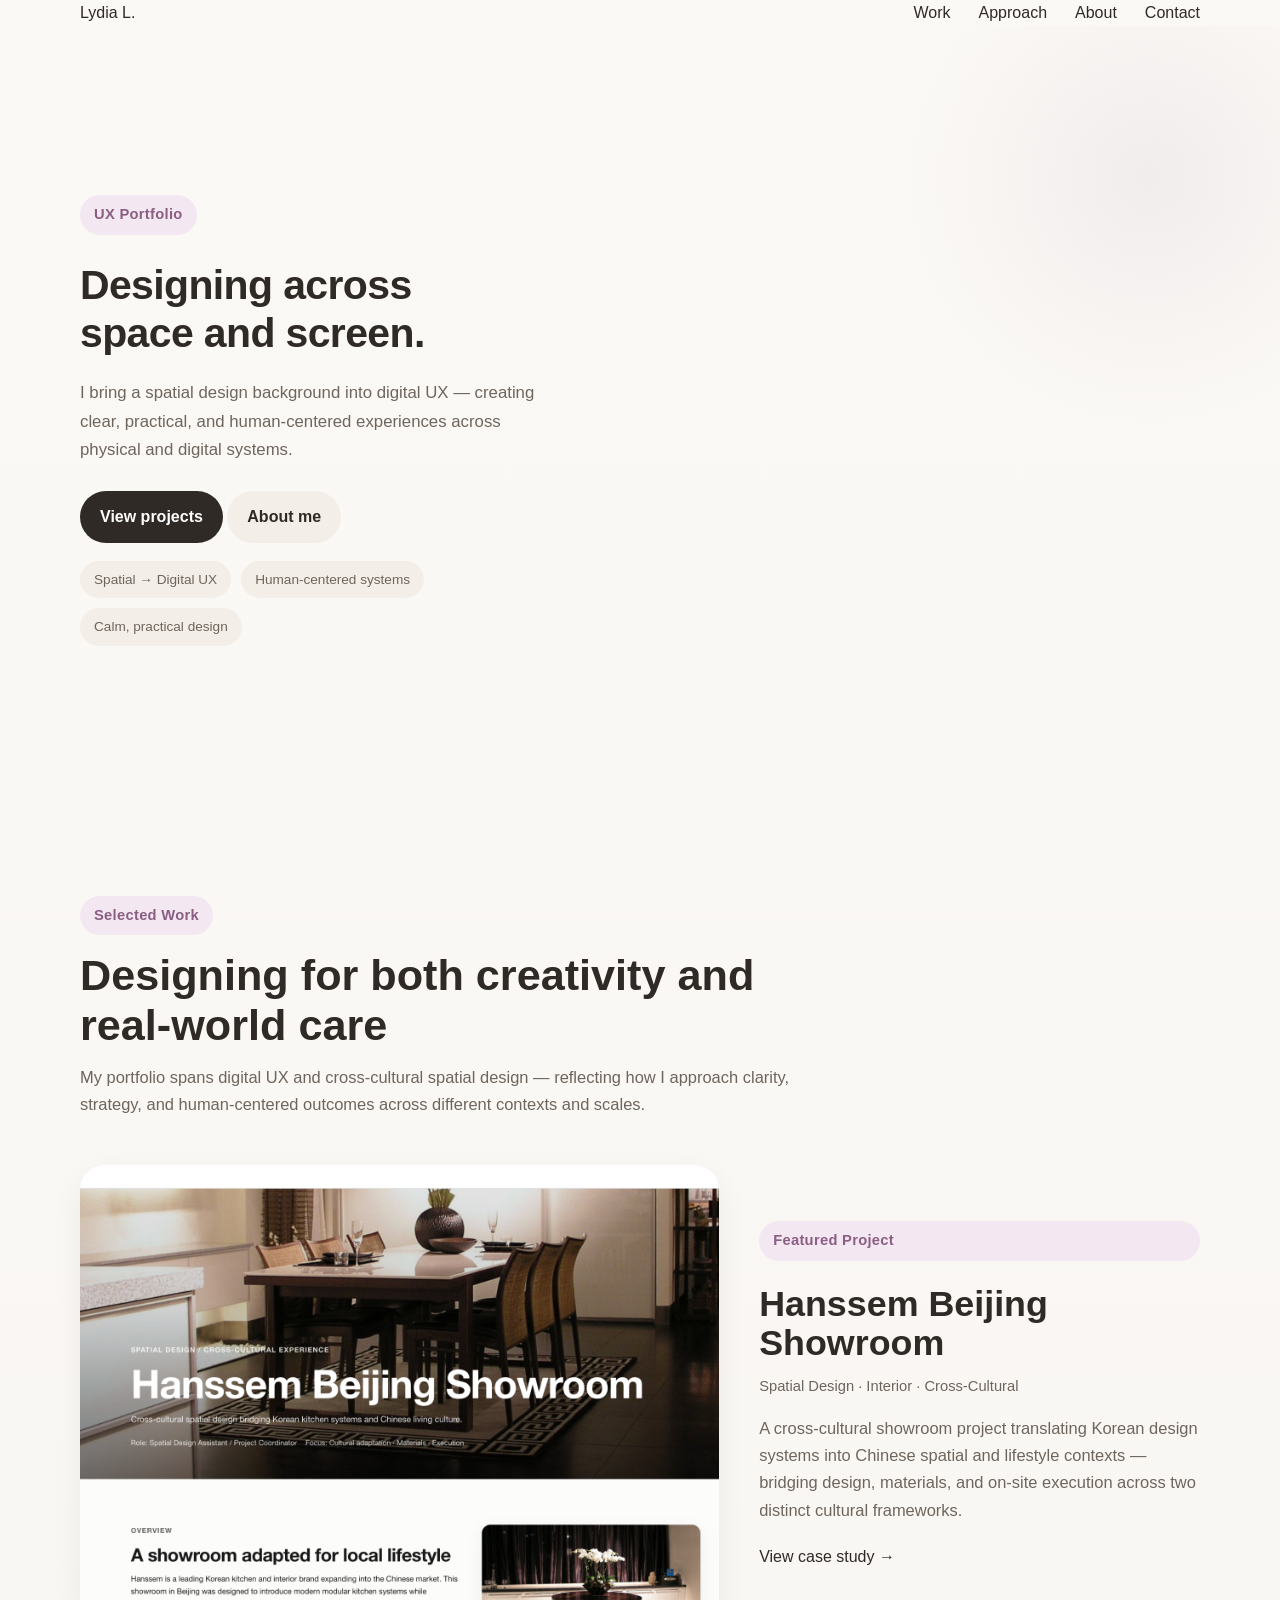
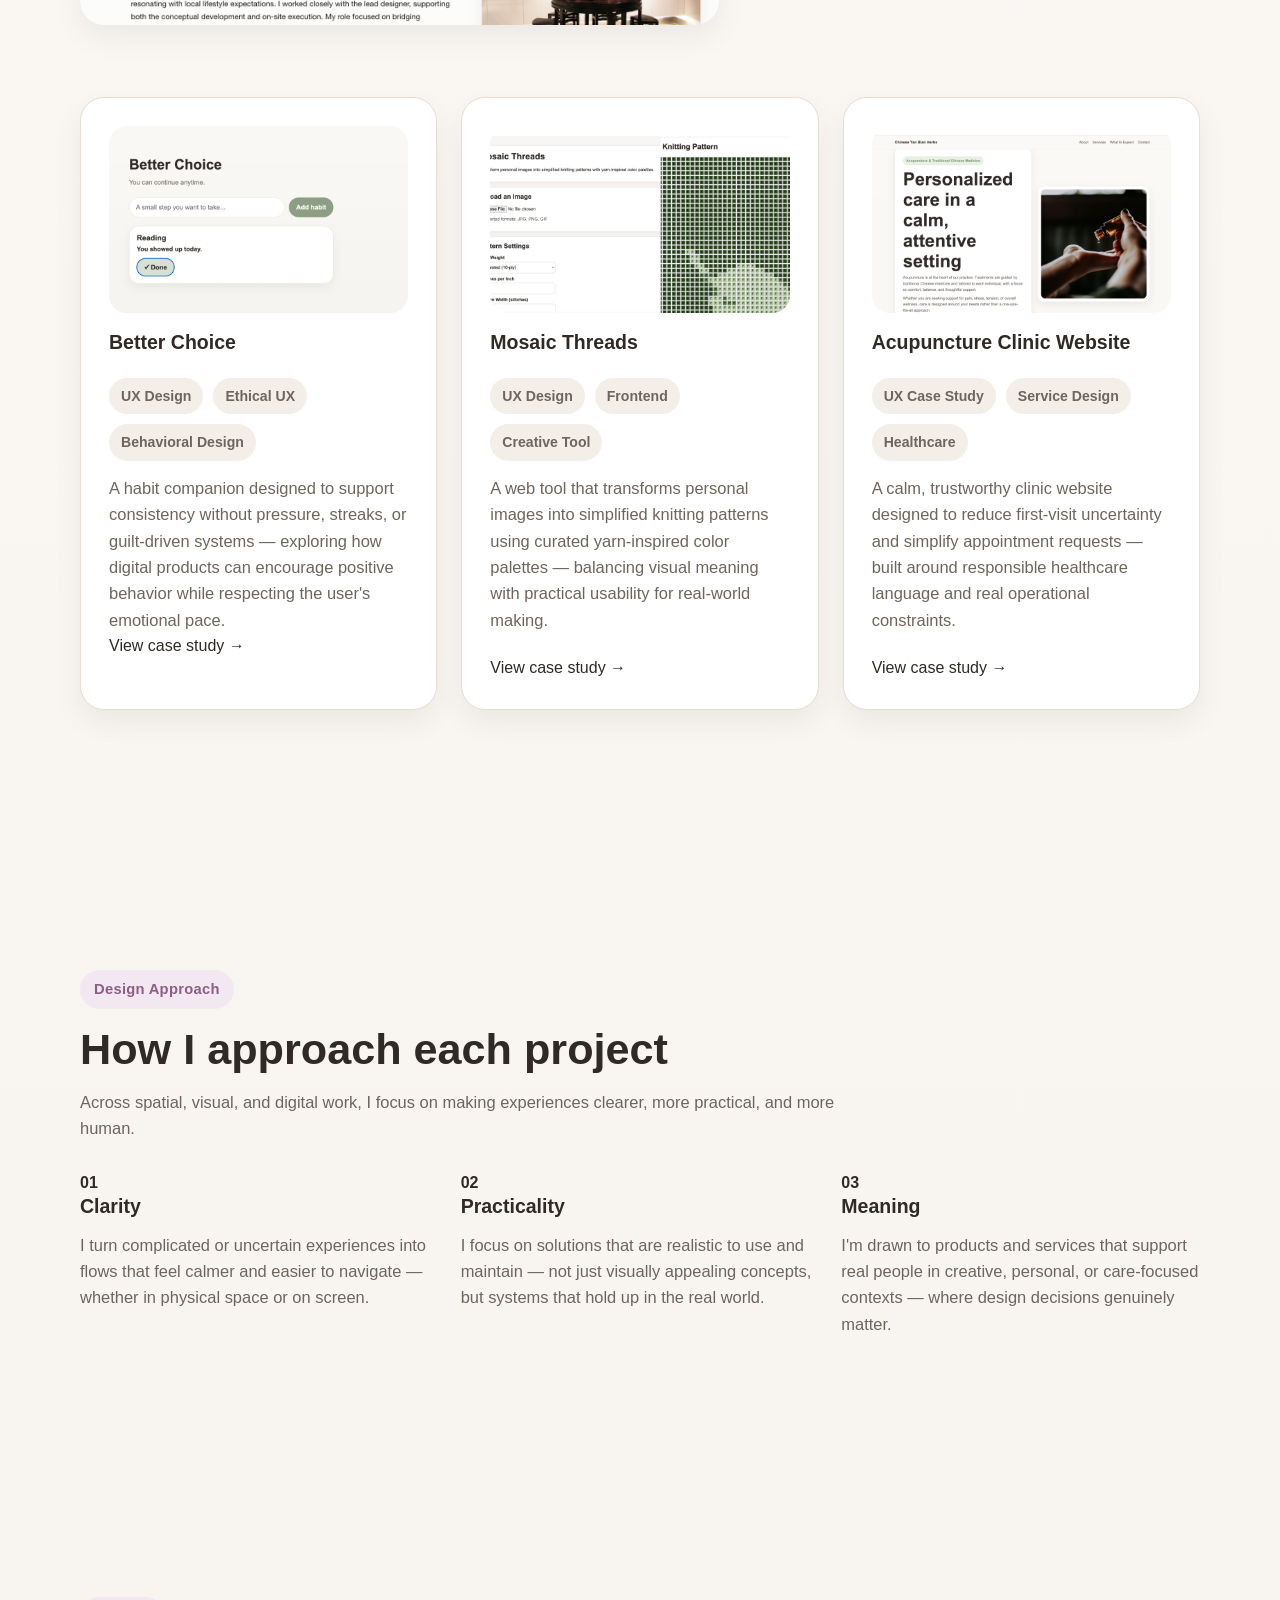
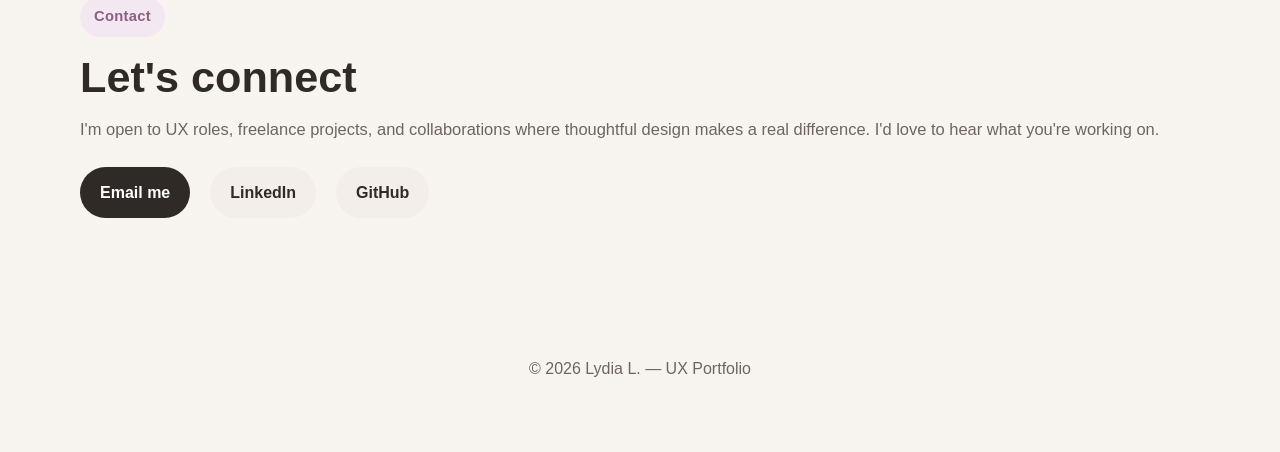
==== commit 5d051094: "Update LinkedIn link in contact section" ====
--- a/index.html
+++ b/index.html
@@ -180,7 +180,7 @@
           </p>
           <div class="contact-links">
             <a class="btn btn-primary" href="mailto:flowingcity777@outlook.com">Email me</a>
-            <a class="btn btn-secondary" href="https://www.linkedin.com/in/lydia-l-211bb3402" target="_blank" rel="noreferrer">LinkedIn</a>
+            <a class="btn btn-secondary" href="https://www.linkedin.com/in/lydia-l-ux/" target="_blank" rel="noreferrer">LinkedIn</a>
             <a class="btn btn-secondary" href="https://github.com/flowingcity777" target="_blank" rel="noreferrer">GitHub</a>
           </div>
         </div>
--- a/assets/css/style.css
+++ b/assets/css/style.css
@@ -30,6 +30,25 @@
   line-height: 1.6;
 }
 
+.btn {
+  display: inline-flex;
+  align-items: center;
+  justify-content: center;
+  padding: 13px 20px;
+  border-radius: 999px;
+  font-weight: 700;
+}
+
+.btn-primary {
+  background: var(--text);
+  color: #fff;
+}
+
+.btn-secondary {
+  background: var(--surface-soft);
+  color: var(--text);
+}
+
 img {
   display: block;
   max-width: 100%;
@@ -38,12 +57,15 @@
 
 .image-card {
   overflow: hidden;
-  max-height: 520px;
   height: 100%;
+  width: min(100%, 560px);
 }
 
 .image-card video {
-  aspect-ratio: 16 / 10;
+  aspect-ratio: 4 / 5;
+  width: 100%;
+  height: auto;
+  object-fit: cover;
 }
 
 /* HERO IMAGE ANIMATION */
@@ -90,7 +112,7 @@
   animation: fadeIn 1.6s ease forwards;
   cursor: pointer;
   display: flex;
-  justify-content: center;
+  justify-content: flex-start;
 }
 
 @keyframes fadeUp {
@@ -203,9 +225,9 @@
 /* ensure content stays above */
 .hero-grid {
   display: grid;
-  grid-template-columns: 1.1fr 0.9fr;
+  grid-template-columns: 0.95fr 1.05fr;
   align-items: center;
-  gap: 60px; /* more breathing room */
+  gap: 44px;
   position: relative;
   z-index: 1;
 }
@@ -468,3 +490,100 @@
     max-width: 340px;
   }
 }
+
+/* About page — editorial layout */
+.about-editorial {
+  min-height: calc(100vh - 80px);
+  padding: 48px 0 80px;
+  background: linear-gradient(180deg, #fbf9f6 0%, var(--bg) 100%);
+}
+
+.about-editorial-grid {
+  width: min(1280px, 94%);
+  margin: 0 auto;
+  display: grid;
+  grid-template-columns: 1.25fr 0.85fr;
+  gap: 88px;
+  align-items: stretch;
+}
+
+.about-editorial-copy {
+  display: flex;
+  flex-direction: column;
+  justify-content: space-between;
+  min-height: 680px;
+  padding-top: 28px;
+}
+
+.about-kicker {
+  margin: 0;
+  font-size: clamp(3rem, 6vw, 5.2rem);
+  line-height: 1;
+  letter-spacing: -0.06em;
+  color: var(--text);
+}
+
+.about-columns {
+  display: grid;
+  grid-template-columns: 1fr 1fr;
+  gap: 42px;
+  max-width: 760px;
+}
+
+.about-columns p {
+  font-size: 0.95rem;
+  line-height: 1.75;
+  color: var(--muted);
+}
+
+.about-editorial-media img {
+  width: 100%;
+  height: 680px;
+  object-position: left center;
+  border-radius: 0;
+  filter: brightness(0.95) contrast(0.98);
+}
+
+/* About page mobile */
+@media (max-width: 850px) {
+  .about-editorial {
+    padding: 36px 0 64px;
+  }
+
+  .about-editorial-grid {
+    grid-template-columns: 1fr;
+    gap: 42px;
+  }
+
+  .about-editorial-copy {
+    min-height: auto;
+    gap: 80px;
+    padding-top: 0;
+  }
+
+  .about-kicker {
+    font-size: clamp(2.8rem, 14vw, 4rem);
+  }
+
+  .about-columns {
+    grid-template-columns: 1fr;
+    gap: 22px;
+  }
+
+  .about-editorial-media img {
+    height: 430px;
+    filter: brightness(0.9) contrast(0.96) saturate(0.92);
+    object-position: center bottom;
+  }
+
+  .about-editorial-media {
+  position: relative;
+}
+
+.about-editorial-media::after {
+  content: "";
+  position: absolute;
+  inset: 0;
+  background: rgba(255, 255, 255, 0.12);
+}
+}
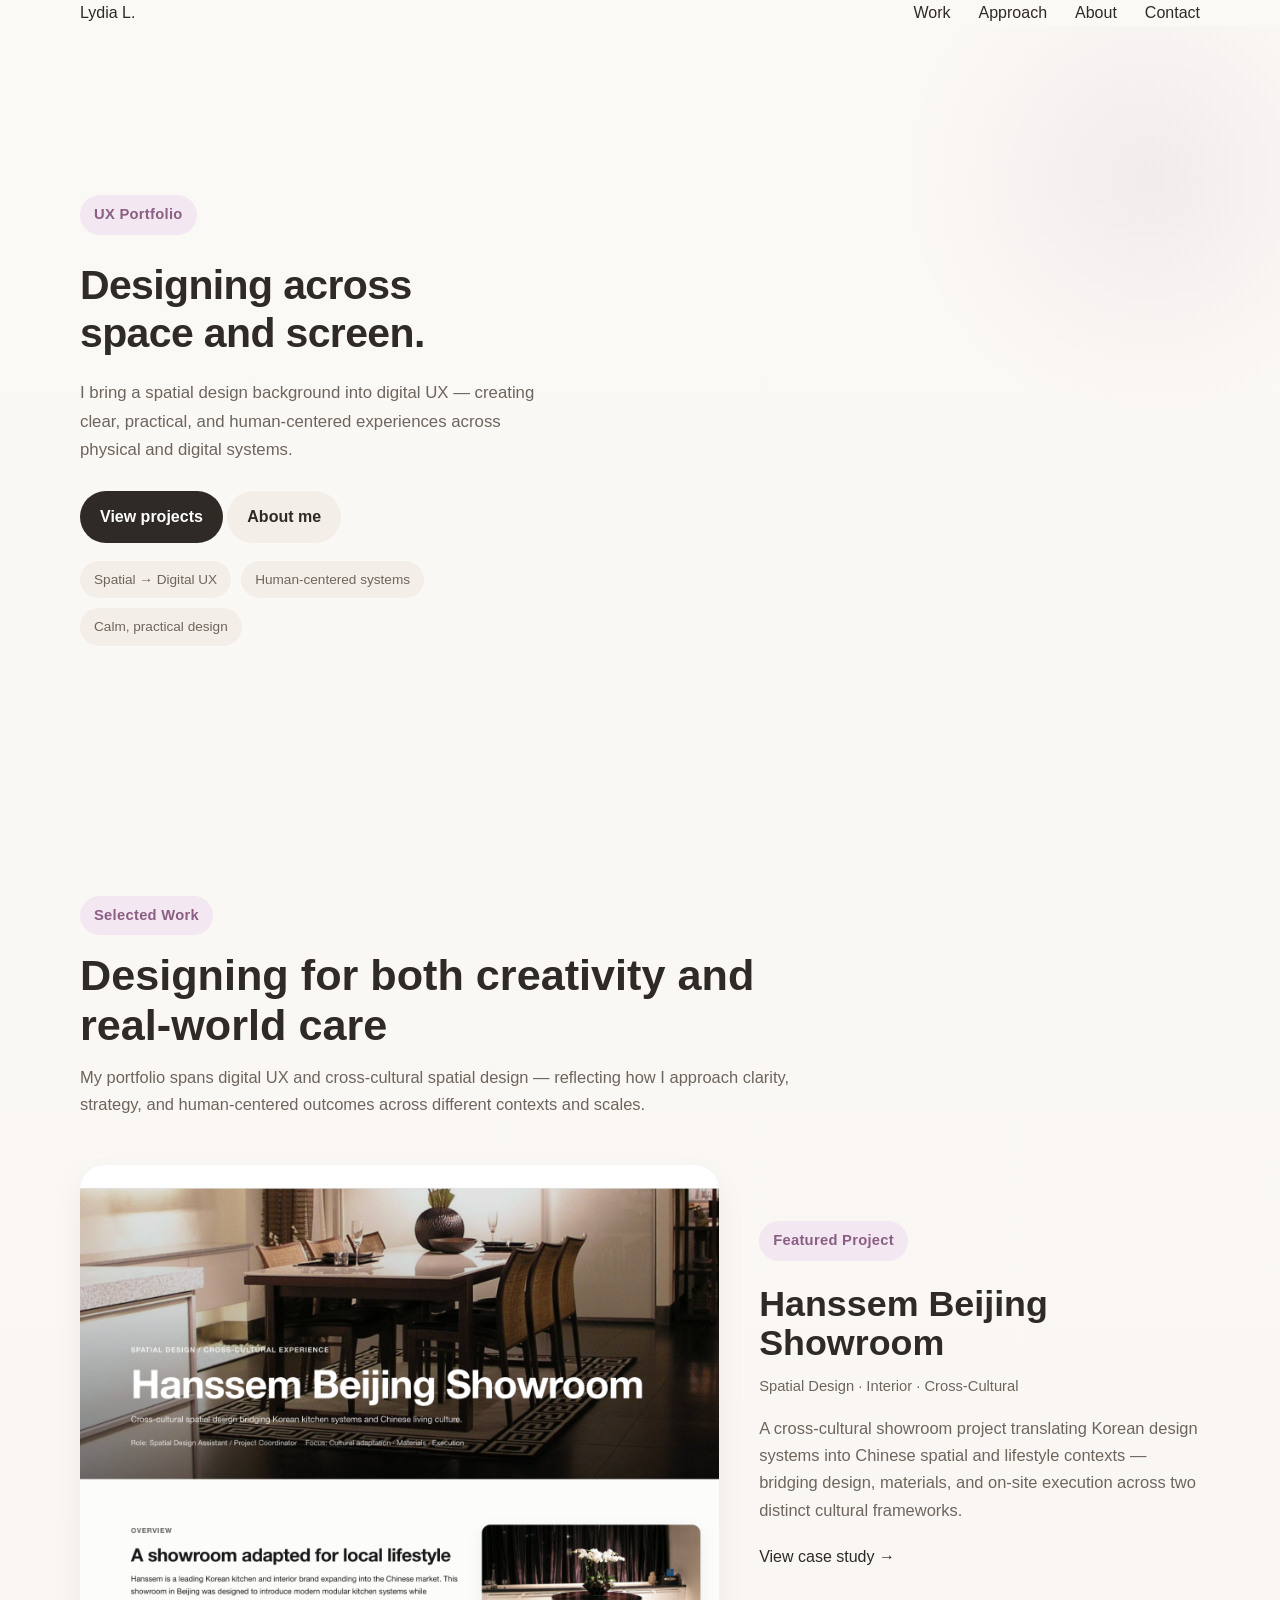
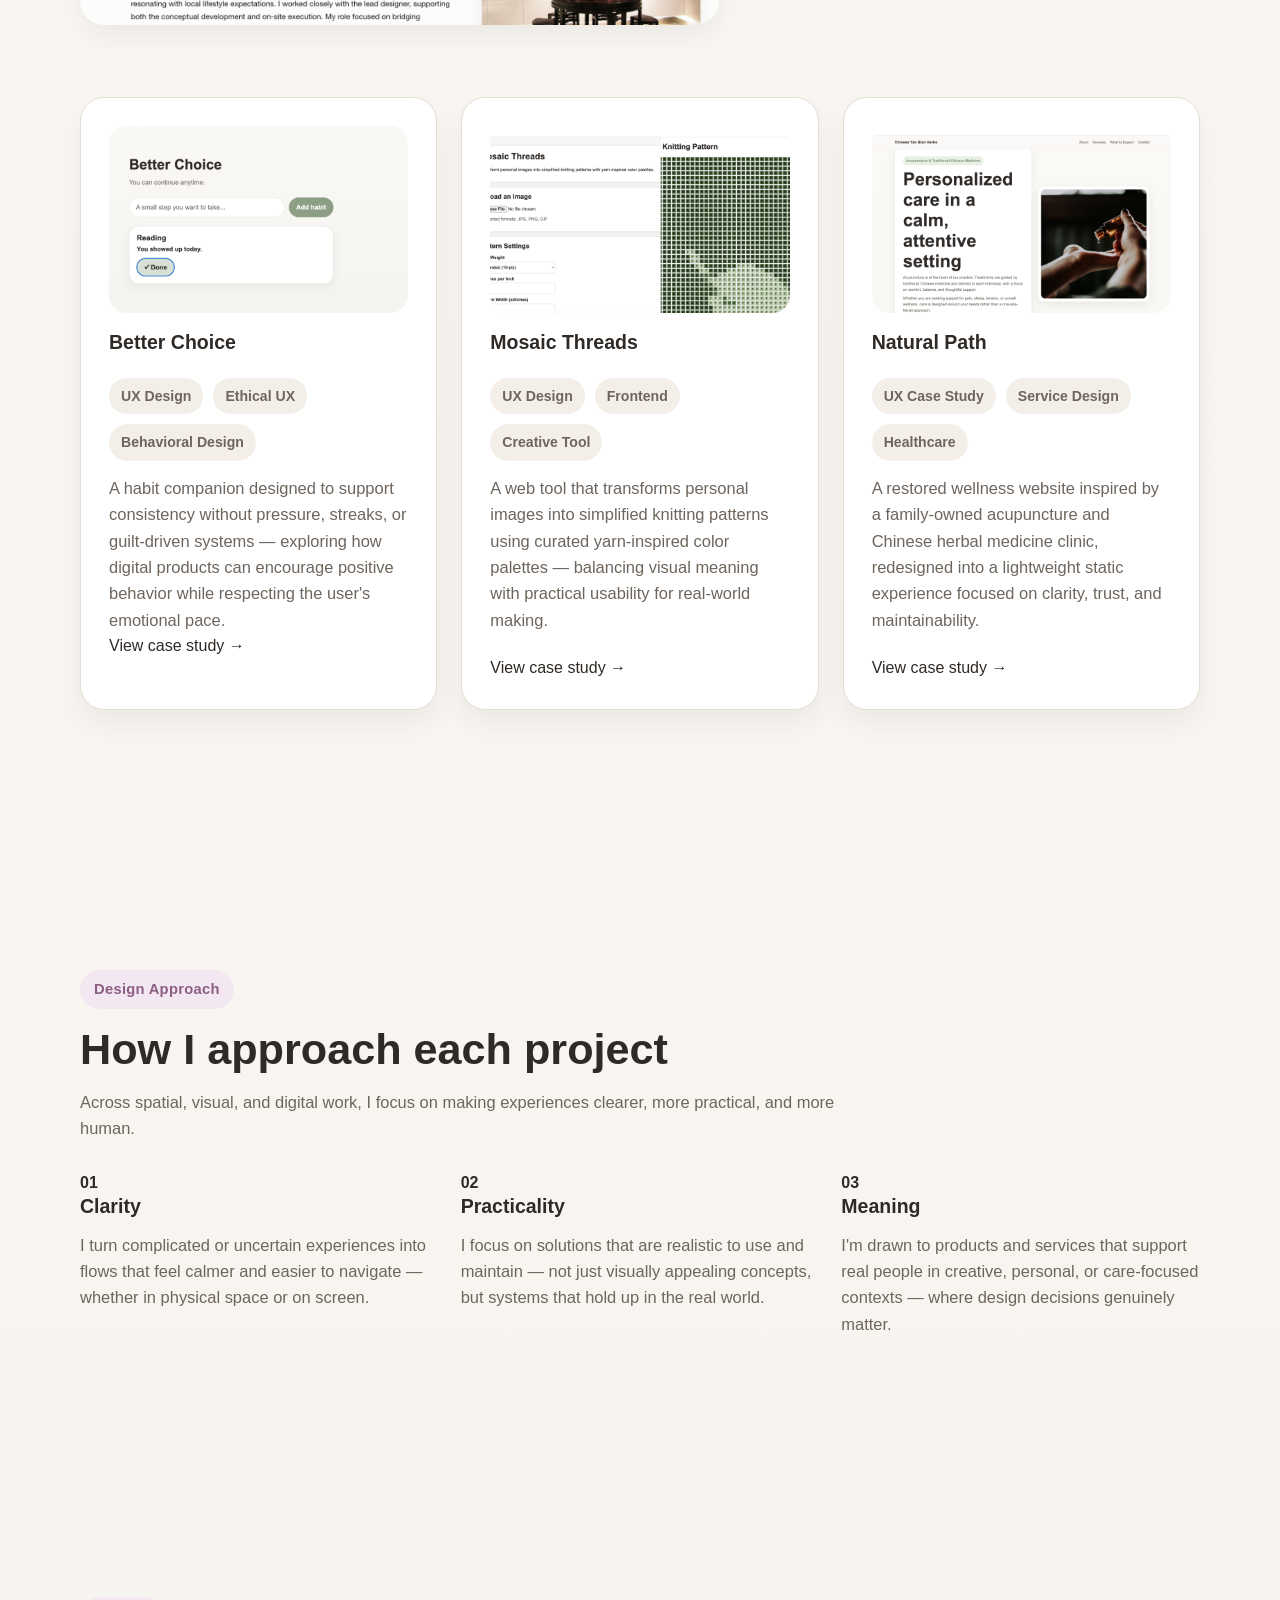
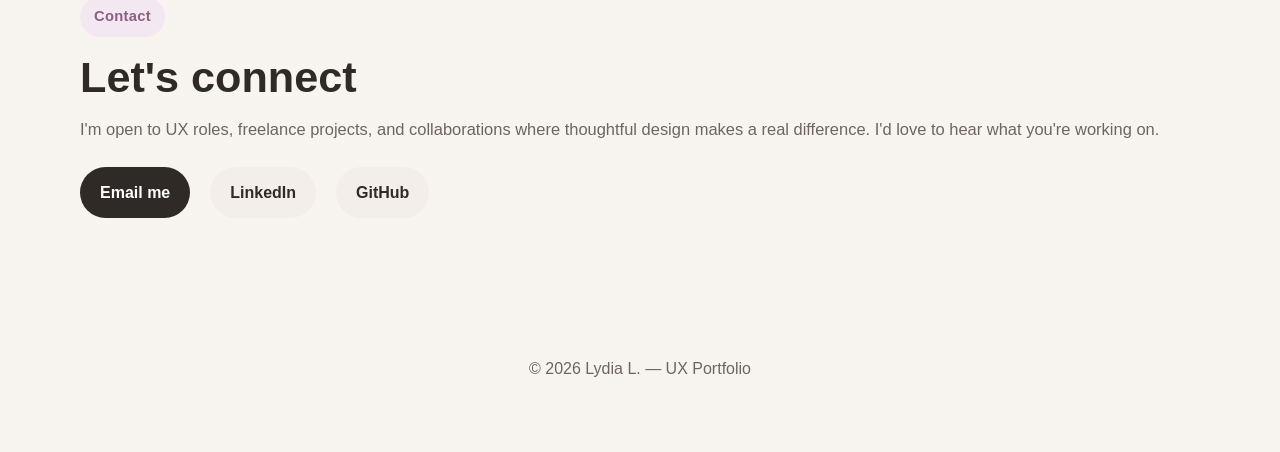
==== commit e3a36e7c: "Revise project card for Acupuncture & Wellness Platform Updated project card details for the Acupunc" ====
--- a/index.html
+++ b/index.html
@@ -122,15 +122,15 @@
           </article>
 
           <article class="project-card">
-            <img src="assets/images/Homepage.png" alt="Acupuncture clinic website preview" />
-            <h3>Acupuncture Clinic Website</h3>
+            <img src="assets/images/Homepage.png" alt="Acupuncture & Wellness Platform UX" />
+            <h3>Natural Path</h3>
             <div class="project-meta">
               <span class="tag">UX Case Study</span>
               <span class="tag">Service Design</span>
               <span class="tag">Healthcare</span>
             </div>
             <p>
-              A calm, trustworthy clinic website designed to reduce first-visit uncertainty and simplify appointment requests — built around responsible healthcare language and real operational constraints.
+              A restored wellness website inspired by a family-owned acupuncture and Chinese herbal medicine clinic, redesigned into a lightweight static experience focused on clarity, trust, and maintainability.
             </p>
             <div class="project-actions">
               <a href="https://flowingcity777.github.io/acupuncture-clinic-case-study/" class="project-link">View case study →</a>
--- a/assets/css/style.css
+++ b/assets/css/style.css
@@ -164,7 +164,10 @@
 }
 
 .eyebrow {
-  display: inline-block;
+  display: inline-flex;
+  align-items: center;
+  width: fit-content;
+  max-width: max-content;
   padding: 8px 14px;
   border-radius: 999px;
   background: var(--accent-soft);
@@ -173,6 +176,12 @@
   font-weight: 700;
   letter-spacing: 0.02em;
   margin-bottom: 16px;
+}
+
+.featured-project__content .eyebrow {
+  align-self: flex-start;
+  width: auto;
+  max-width: max-content;
 }
 
 header {
@@ -489,6 +498,17 @@
     width: min(85vw, 340px);
     max-width: 340px;
   }
+  
+  .eyebrow {
+  align-self: center;
+  margin-left: auto;
+  margin-right: auto;
+}
+  .featured-project__content .eyebrow {
+    align-self: center;
+    width: auto;
+    max-width: max-content;
+  }
 }
 
 /* About page — editorial layout */
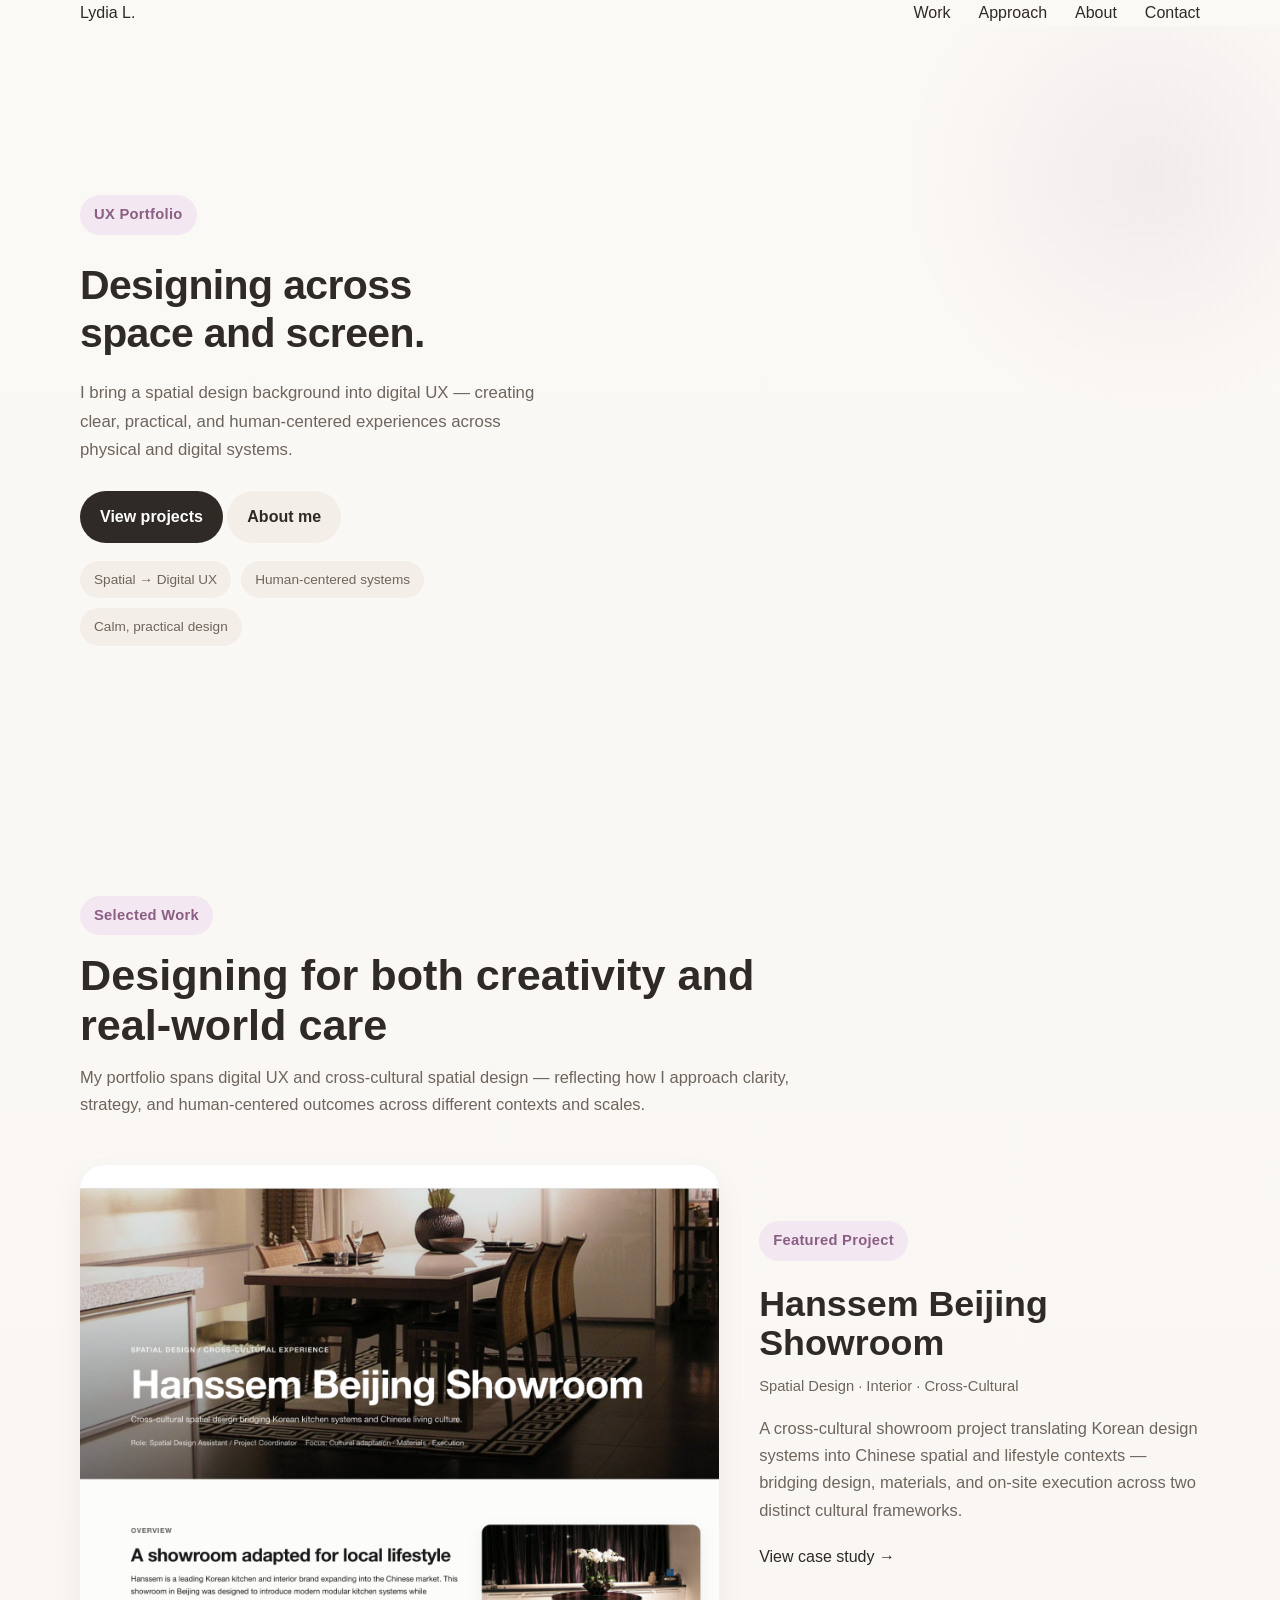
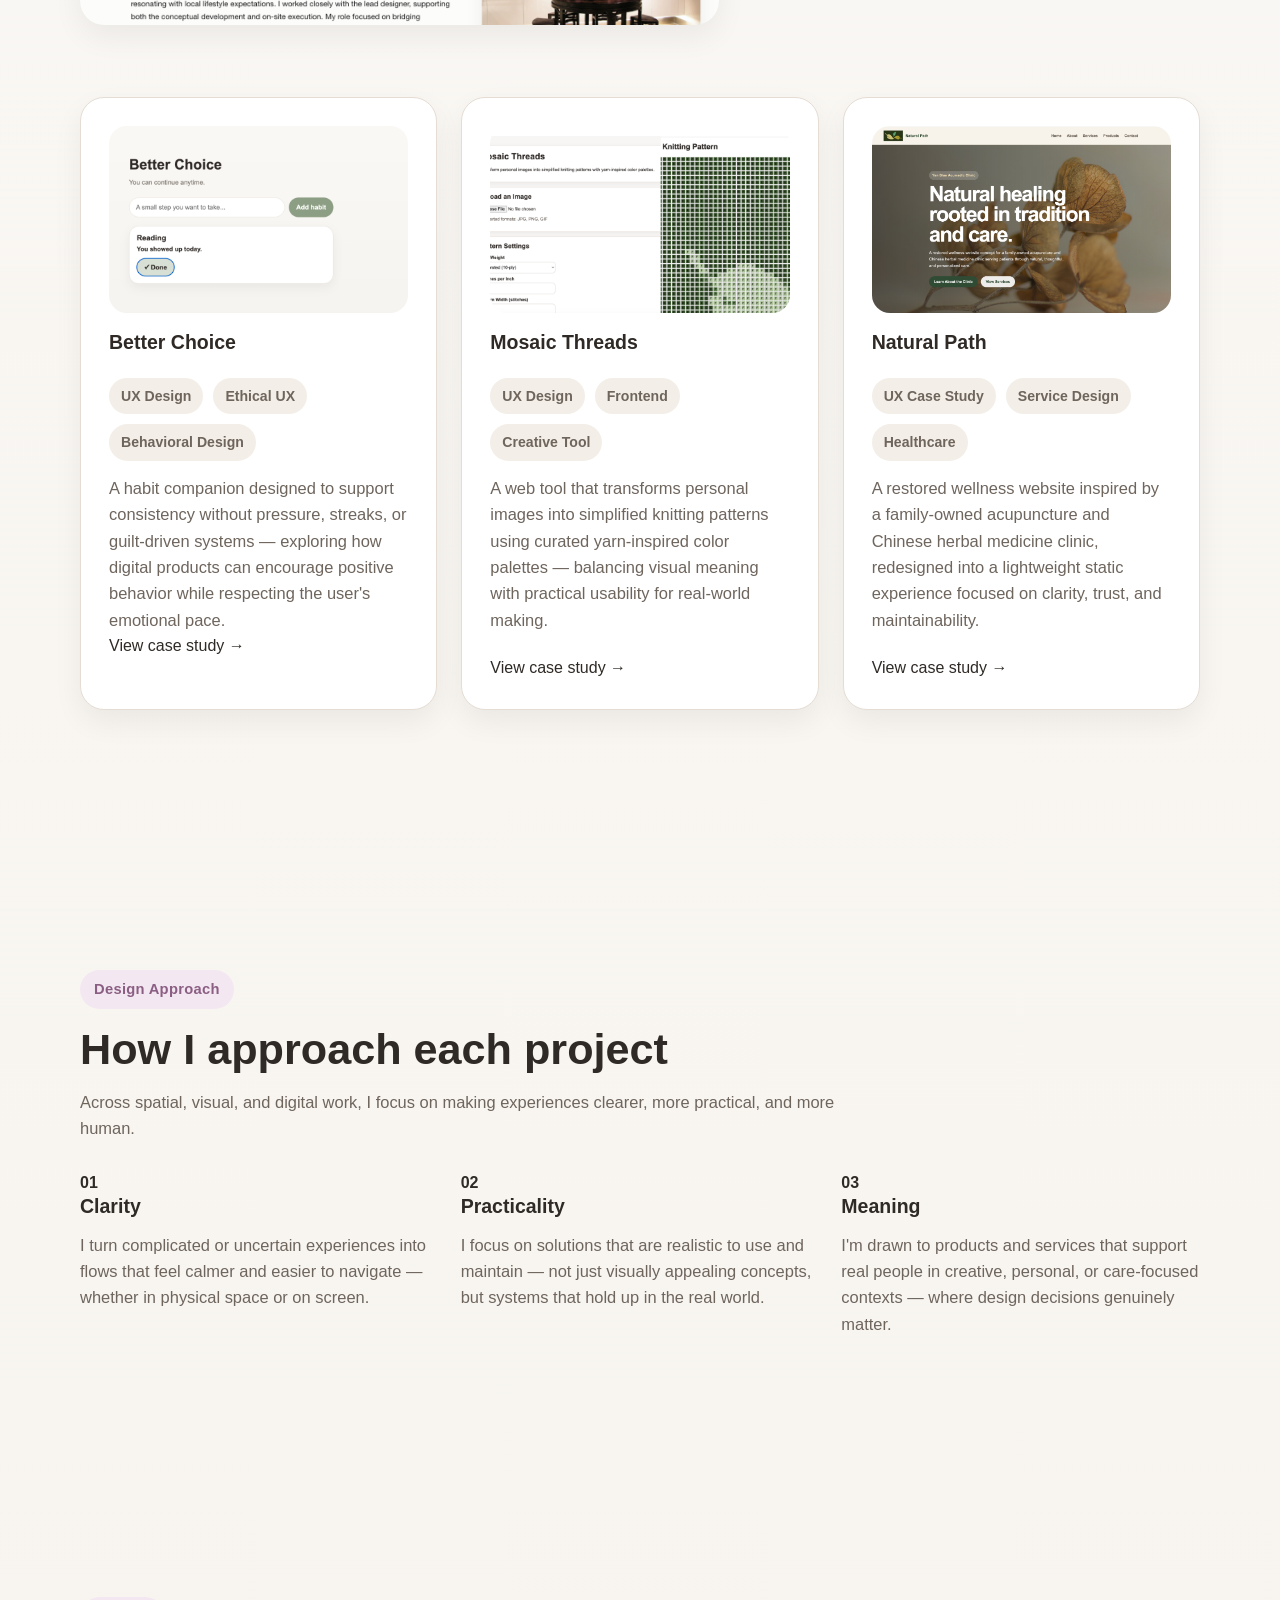
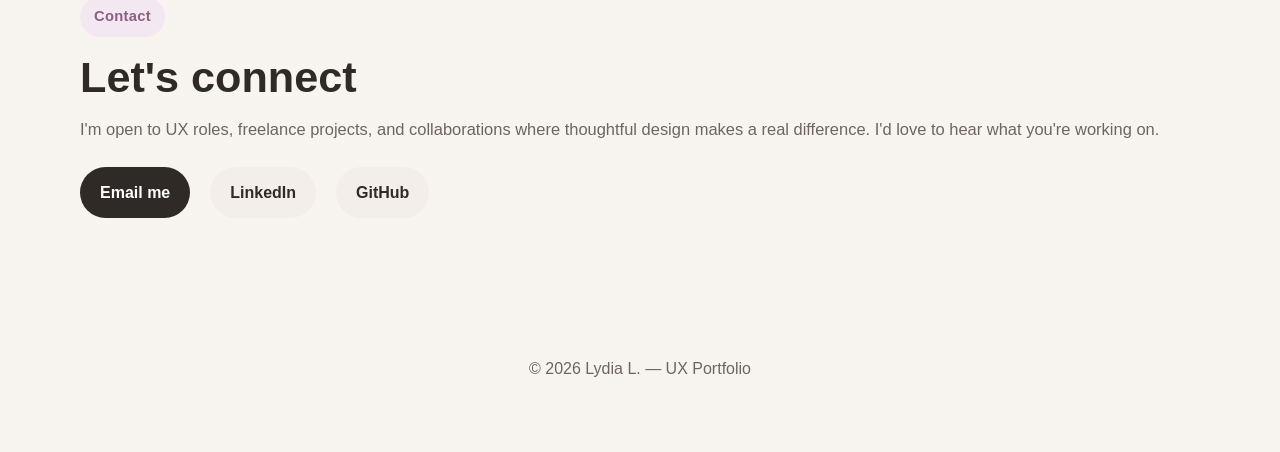
==== commit 5ecb6d4e: "Update links in index.html for case study and email" ====
--- a/index.html
+++ b/index.html
@@ -117,7 +117,7 @@
               A web tool that transforms personal images into simplified knitting patterns using curated yarn-inspired color palettes — balancing visual meaning with practical usability for real-world making.
             </p>
             <div class="project-actions">
-              <a href="https://flowingcity777.github.io/Mosaic-Threads-Portfolio-Page/" class="project-link">View case study →</a>
+              <a href="https://flowingcity777.github.io/mosaic-threads-portfolio-page/" class="project-link">View case study →</a>
             </div>
           </article>
 
@@ -179,7 +179,7 @@
             I'm open to UX roles, freelance projects, and collaborations where thoughtful design makes a real difference. I'd love to hear what you're working on.
           </p>
           <div class="contact-links">
-            <a class="btn btn-primary" href="mailto:flowingcity777@outlook.com">Email me</a>
+            <a class="btn btn-primary" href="mailto:flowingcity777@gmail.com">Email me</a>
             <a class="btn btn-secondary" href="https://www.linkedin.com/in/lydia-l-ux/" target="_blank" rel="noreferrer">LinkedIn</a>
             <a class="btn btn-secondary" href="https://github.com/flowingcity777" target="_blank" rel="noreferrer">GitHub</a>
           </div>
